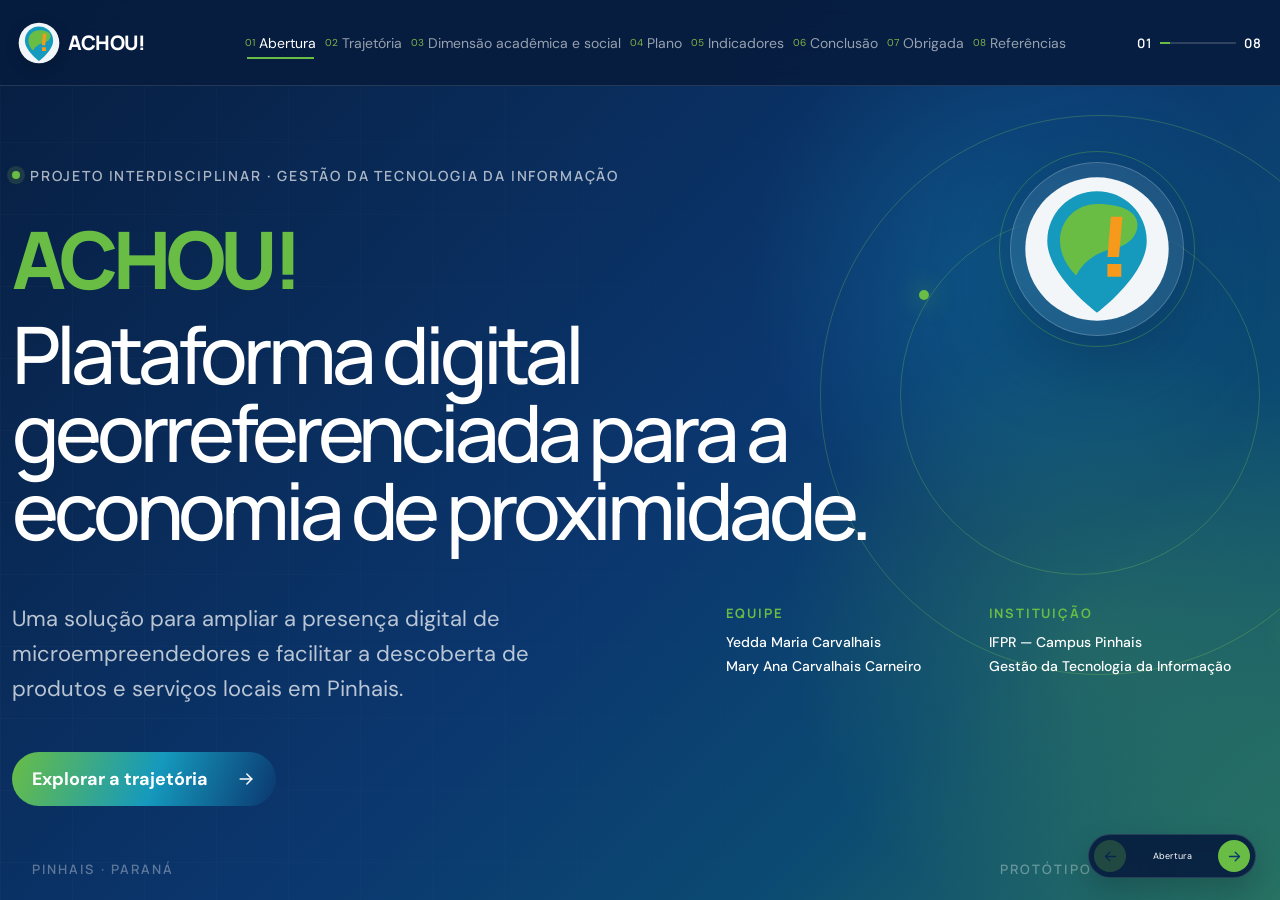
==== docs/index.html @ 910998ff "Prepara GitHub Pages em docs" ====
<!doctype html>
<html lang="pt-BR">
  <head>
    <meta charset="UTF-8" />
    <meta name="viewport" content="width=device-width, initial-scale=1" />
    <meta name="theme-color" content="#071d3f" />
    <meta name="description" content="Apresentação do projeto ACHOU!" />
    <title>ACHOU! | Projeto Interdisciplinar</title>
    <link rel="stylesheet" href="css/style.css" />
  </head>
  <body>
    <!-- Slides -->
    <div id="root">
      <link rel="preload" as="image" href="public/achou-logo.svg" />
      <div class="app-shell">
        <header class="topbar">
          <button class="brand" aria-label="Voltar ao início">
            <img class="brand-logo" src="public/achou-logo.svg" alt="" /><span
              >ACHOU!</span
            >
          </button>
          <nav class="desktop-nav" aria-label="Navegação principal">
            <button class="nav-item active"><span>01</span>Abertura</button
            ><button class="nav-item"><span>02</span>Trajetória</button
            ><button class="nav-item">
              <span>03</span>Dimensão acadêmica e social</button
            ><button class="nav-item"><span>04</span>Plano</button
            ><button class="nav-item"><span>05</span>Indicadores</button
            ><button class="nav-item"><span>06</span>Conclusão</button
            ><button class="nav-item"><span>07</span>Obrigada</button
            ><button class="nav-item"><span>08</span>Referências</button>
          </nav>
          <div class="nav-progress" aria-label="Progresso: seção 1 de 8">
            <span>01</span>
            <div><i style="width: 12.5%"></i></div>
            <span>08</span>
          </div>
        </header>
        <main>
          <section id="abertura" class="hero presentation-section active-slide">
            <div class="hero-grid" aria-hidden="true"></div>
            <div class="hero-orbit orbit-one" aria-hidden="true"></div>
            <div class="hero-orbit orbit-two" aria-hidden="true"></div>
            <div class="hero-logo-wrap">
              <img
                class="hero-logo"
                src="public/achou-logo.svg"
                alt="Logo do ACHOU!: marcador de localização azul e verde com ponto de exclamação laranja"
              />
            </div>
            <div class="container hero-content">
              <div class="hero-kicker">
                <span class="pulse-dot"></span>Projeto Interdisciplinar · Gestão
                da Tecnologia da Informação
              </div>
              <div class="hero-title">
                <span>ACHOU!</span>
                <div>
                  Plataforma digital georreferenciada para a economia de
                  proximidade.
                </div>
              </div>
              <div class="hero-lower">
                <div class="hero-description">
                  Uma solução para ampliar a presença digital de
                  microempreendedores e facilitar a descoberta de produtos e
                  serviços locais em Pinhais.
                </div>
                <div class="hero-meta">
                  <div>
                    <span>Equipe</span><strong>Yedda Maria Carvalhais</strong
                    ><strong>Mary Ana Carvalhais Carneiro</strong>
                  </div>
                  <div>
                    <span>Instituição</span
                    ><strong>IFPR — Campus Pinhais</strong
                    ><strong>Gestão da Tecnologia da Informação</strong>
                  </div>
                </div>
              </div>
              <button class="primary-action">
                Explorar a trajetória
                <svg
                  aria-hidden="true"
                  fill="none"
                  height="20"
                  viewBox="0 0 24 24"
                  width="20"
                  stroke="currentColor"
                  stroke-linecap="round"
                  stroke-linejoin="round"
                  stroke-width="1.8"
                >
                  <path d="M5 12h14"></path>
                  <path d="m13 6 6 6-6 6"></path>
                </svg>
              </button>
            </div>
            <div class="hero-footnote">
              <span>PINHAIS · PARANÁ</span
              ><span>PROTÓTIPO → MVP → STARTUP</span>
            </div>
          </section>
          <section id="trajetoria" class="trajectory presentation-section">
            <div class="container">
              <div class="section-label">
                <span>02</span>
                <div>Trajetória do projeto</div>
              </div>
              <div class="section-heading-row">
                <div class="display-heading">
                  Três fases. <em>Uma evolução contínua.</em>
                </div>
                <div class="section-intro">
                  Da investigação do problema à estruturação de um negócio
                  sustentável, cada etapa transforma conhecimento em valor para
                  o território.
                </div>
              </div>
              <div
                class="phase-tabs"
                role="tablist"
                aria-label="Fases do projeto"
              >
                <button role="tab" aria-selected="false" class="phase-tab">
                  <span>Fase 01</span><i></i><strong>PROTÓTIPO</strong></button
                ><button role="tab" aria-selected="false" class="phase-tab">
                  <span>Fase 02</span><i></i
                  ><strong>MVP FUNCIONAL</strong></button
                ><button
                  role="tab"
                  aria-selected="true"
                  class="phase-tab active"
                >
                  <span>Fase 03</span><i></i
                  ><strong>NEGÓCIO SUSTENTÁVEL</strong>
                </button>
              </div>
              <div class="phase-detail phase-3">
                <div class="phase-number">03</div>
                <div class="phase-copy">
                  <span class="eyebrow">Etapa atual</span>
                  <div class="phase-title">
                    Plano de negócios e estruturação da startup
                  </div>
                  <div class="current-banner">
                    <svg
                      aria-hidden="true"
                      fill="none"
                      height="17"
                      viewBox="0 0 24 24"
                      width="17"
                      stroke="currentColor"
                      stroke-linecap="round"
                      stroke-linejoin="round"
                      stroke-width="1.8"
                    >
                      <path
                        d="m12 3 1.4 4.6L18 9l-4.6 1.4L12 15l-1.4-4.6L6 9l4.6-1.4L12 3Z"
                      ></path>
                      <path
                        d="m19 15 .7 2.3L22 18l-2.3.7L19 21l-.7-2.3L16 18l2.3-.7L19 15Z"
                      ></path>
                    </svg>
                    ETAPA ATUAL
                  </div>
                  <div class="phase-list">
                    <div>
                      <svg
                        aria-hidden="true"
                        fill="none"
                        height="16"
                        viewBox="0 0 24 24"
                        width="16"
                        stroke="currentColor"
                        stroke-linecap="round"
                        stroke-linejoin="round"
                        stroke-width="1.8"
                      >
                        <path d="m5 12 4 4L19 6"></path>
                      </svg>
                      Modelo comercial sustentável
                    </div>
                    <div>
                      <svg
                        aria-hidden="true"
                        fill="none"
                        height="16"
                        viewBox="0 0 24 24"
                        width="16"
                        stroke="currentColor"
                        stroke-linecap="round"
                        stroke-linejoin="round"
                        stroke-width="1.8"
                      >
                        <path d="m5 12 4 4L19 6"></path>
                      </svg>
                      Estrutura operacional
                    </div>
                    <div>
                      <svg
                        aria-hidden="true"
                        fill="none"
                        height="16"
                        viewBox="0 0 24 24"
                        width="16"
                        stroke="currentColor"
                        stroke-linecap="round"
                        stroke-linejoin="round"
                        stroke-width="1.8"
                      >
                        <path d="m5 12 4 4L19 6"></path>
                      </svg>
                      Estratégia de mercado
                    </div>
                    <div>
                      <svg
                        aria-hidden="true"
                        fill="none"
                        height="16"
                        viewBox="0 0 24 24"
                        width="16"
                        stroke="currentColor"
                        stroke-linecap="round"
                        stroke-linejoin="round"
                        stroke-width="1.8"
                      >
                        <path d="m5 12 4 4L19 6"></path>
                      </svg>
                      Viabilidade financeira
                    </div>
                    <div>
                      <svg
                        aria-hidden="true"
                        fill="none"
                        height="16"
                        viewBox="0 0 24 24"
                        width="16"
                        stroke="currentColor"
                        stroke-linecap="round"
                        stroke-linejoin="round"
                        stroke-width="1.8"
                      >
                        <path d="m5 12 4 4L19 6"></path>
                      </svg>
                      Crescimento escalável
                    </div>
                  </div>
                </div>
                <div class="phase-result">
                  <span>Resultado</span><strong>NEGÓCIO SUSTENTÁVEL</strong
                  ><svg
                    aria-hidden="true"
                    fill="none"
                    height="34"
                    viewBox="0 0 24 24"
                    width="34"
                    stroke="currentColor"
                    stroke-linecap="round"
                    stroke-linejoin="round"
                    stroke-width="1.8"
                  >
                    <circle cx="12" cy="12" r="9"></circle>
                    <circle cx="12" cy="12" r="5"></circle>
                    <circle cx="12" cy="12" r="1"></circle>
                  </svg>
                </div>
              </div>
            </div>
          </section>
          <section id="teia" class="web-section presentation-section">
            <div class="container">
              <div class="section-label">
                <span>03</span>
                <div>Dimensão acadêmica e social</div>
              </div>
              <div class="dimension-toggles">
                <button
                  class="dimension-toggle active"
                  style="--dimension-color: #f79a1b"
                >
                  <i></i><span>Objetivos de Desenvolvimento Sustentável</span
                  ><strong>VISÍVEL</strong></button
                ><button
                  class="dimension-toggle active"
                  style="--dimension-color: #2f64ad"
                >
                  <i></i><span>Direitos Humanos</span
                  ><strong>VISÍVEL</strong></button
                ><button
                  class="dimension-toggle active"
                  style="--dimension-color: #69bd45"
                >
                  <i></i><span>Extensão</span><strong>VISÍVEL</strong></button
                ><button
                  class="dimension-toggle active"
                  style="--dimension-color: #1599bd"
                >
                  <i></i><span>Interdisciplinaridade</span
                  ><strong>VISÍVEL</strong>
                </button>
              </div>
              <div class="web-layout">
                <div class="web-canvas">
                  <svg
                    viewBox="0 0 600 500"
                    role="img"
                    aria-label="Teia interativa do projeto ACHOU!"
                  >
                    <defs>
                      <filter id="glow">
                        <feGaussianBlur
                          stdDeviation="5"
                          result="blur"
                        ></feGaussianBlur>
                        <feMerge>
                          <feMergeNode in="blur"></feMergeNode>
                          <feMergeNode in="SourceGraphic"></feMergeNode>
                        </feMerge>
                      </filter>
                    </defs>
                    <circle
                      cx="300"
                      cy="250"
                      r="178"
                      class="web-guide"
                    ></circle>
                    <circle
                      cx="300"
                      cy="250"
                      r="98"
                      class="web-guide inner"
                    ></circle>
                    <g class="web-relation" role="button" tabindex="0">
                      <line
                        x1="300"
                        y1="74"
                        x2="300"
                        y2="250"
                        stroke="#f79a1b"
                      ></line>
                      <circle cx="300" cy="162" r="6" fill="#f79a1b"></circle>
                    </g>
                    <g class="web-relation" role="button" tabindex="0">
                      <line
                        x1="532"
                        y1="250"
                        x2="300"
                        y2="250"
                        stroke="#2f64ad"
                      ></line>
                      <circle cx="416" cy="250" r="6" fill="#2f64ad"></circle>
                    </g>
                    <g class="web-relation" role="button" tabindex="0">
                      <line
                        x1="300"
                        y1="426"
                        x2="300"
                        y2="250"
                        stroke="#69bd45"
                      ></line>
                      <circle cx="300" cy="338" r="6" fill="#69bd45"></circle>
                    </g>
                    <g class="web-relation" role="button" tabindex="0">
                      <line
                        x1="68"
                        y1="250"
                        x2="300"
                        y2="250"
                        stroke="#1599bd"
                      ></line>
                      <circle cx="184" cy="250" r="6" fill="#1599bd"></circle>
                    </g>
                    <g class="web-relation" role="button" tabindex="0">
                      <line
                        x1="300"
                        y1="74"
                        x2="300"
                        y2="426"
                        stroke="#f79a1b"
                      ></line>
                      <circle cx="300" cy="250" r="6" fill="#f79a1b"></circle>
                    </g>
                    <g class="web-relation" role="button" tabindex="0">
                      <line
                        x1="532"
                        y1="250"
                        x2="300"
                        y2="426"
                        stroke="#2f64ad"
                      ></line>
                      <circle cx="416" cy="338" r="6" fill="#2f64ad"></circle>
                    </g>
                    <g class="web-relation" role="button" tabindex="0">
                      <line
                        x1="68"
                        y1="250"
                        x2="300"
                        y2="74"
                        stroke="#1599bd"
                      ></line>
                      <circle cx="184" cy="162" r="6" fill="#1599bd"></circle>
                    </g>
                    <g class="web-relation" role="button" tabindex="0">
                      <line
                        x1="68"
                        y1="250"
                        x2="532"
                        y2="250"
                        stroke="#1599bd"
                      ></line>
                      <circle cx="300" cy="250" r="6" fill="#1599bd"></circle>
                    </g>
                    <g class="center-node" role="button" tabindex="0">
                      <circle cx="300" cy="250" r="61"></circle>
                      <circle cx="300" cy="250" r="50"></circle>
                      <text x="300" y="245">ACHOU!</text>
                      <text x="300" y="268" class="center-subtitle">
                        ECONOMIA LOCAL
                      </text>
                    </g>
                    <g class="web-node" role="button" tabindex="0">
                      <circle
                        cx="300"
                        cy="74"
                        r="62"
                        fill="#f79a1b"
                        filter="url(#glow)"
                      ></circle>
                      <text x="300" y="60">Objetivos de</text>
                      <text x="300" y="78">Desenvolvimento</text>
                      <text x="300" y="96">Sustentável</text>
                    </g>
                    <g class="web-node" role="button" tabindex="0">
                      <circle
                        cx="532"
                        cy="250"
                        r="62"
                        fill="#2f64ad"
                        filter="url(#glow)"
                      ></circle>
                      <text x="532" y="245">Direitos</text>
                      <text x="532" y="263">Humanos</text>
                    </g>
                    <g class="web-node" role="button" tabindex="0">
                      <circle
                        cx="300"
                        cy="426"
                        r="62"
                        fill="#69bd45"
                        filter="url(#glow)"
                      ></circle>
                      <text x="300" y="430">Extensão</text>
                    </g>
                    <g class="web-node" role="button" tabindex="0">
                      <circle
                        cx="68"
                        cy="250"
                        r="62"
                        fill="#1599bd"
                        filter="url(#glow)"
                      ></circle>
                      <text x="68" y="254">Interdisciplinaridade</text>
                    </g>
                  </svg>
                </div>
                <div class="web-inspector">
                  <span>CONEXÃO SELECIONADA</span>
                  <div class="inspector-icon">
                    <svg
                      aria-hidden="true"
                      fill="none"
                      height="30"
                      viewBox="0 0 24 24"
                      width="30"
                      stroke="currentColor"
                      stroke-linecap="round"
                      stroke-linejoin="round"
                      stroke-width="1.8"
                    >
                      <circle cx="12" cy="5" r="2.5"></circle>
                      <circle cx="5" cy="18" r="2.5"></circle>
                      <circle cx="19" cy="18" r="2.5"></circle>
                      <path
                        d="m10.8 7.2-4.6 8.6M13.2 7.2l4.6 8.6M7.5 18h9"
                      ></path>
                    </svg>
                  </div>
                  <strong>ACHOU!</strong>
                  <p>
                    Ative, desative ou selecione os nós e conexões para explorar
                    os pontos de convergências acadêmicas e sociais do projeto.
                  </p>
                </div>
              </div>
            </div>
          </section>
          <section id="plano" class="business presentation-section">
            <div class="container">
              <div class="section-label">
                <span>04</span>
                <div>Fase atual · Plano de Negócios</div>
              </div>
              <div class="business-heading">
                <div class="display-heading light">
                  Do produto validado ao <em>negócio estruturado.</em>
                </div>
                <div class="current-pill"><span></span> ETAPA ATUAL</div>
              </div>
              <div class="topic-layout">
                <label class="mobile-topic-picker"
                  ><span>Selecione um tópico do plano</span
                  ><select>
                    <option value="0" selected="">
                      01 — Sumário Executivo
                    </option>
                    <option value="1">02 — Análise de Mercado</option>
                    <option value="2">03 — Plano de Marketing</option>
                    <option value="3">04 — Plano Operacional</option>
                    <option value="4">05 — Plano Financeiro</option>
                    <option value="5">06 — Análise Estratégica</option>
                    <option value="6">06.1 — SWOT</option>
                    <option value="7">07 — Avaliação do Plano</option>
                    <option value="8">08 — Conclusão</option>
                  </select></label
                >
                <div
                  class="topic-list"
                  role="tablist"
                  aria-label="Tópicos do plano de negócios"
                >
                  <button
                    class="topic-button active"
                    aria-selected="true"
                    aria-controls="active-plan-detail"
                    role="tab"
                  >
                    <span>01</span><strong>Sumário Executivo</strong
                    ><svg
                      aria-hidden="true"
                      fill="none"
                      height="18"
                      viewBox="0 0 24 24"
                      width="18"
                      stroke="currentColor"
                      stroke-linecap="round"
                      stroke-linejoin="round"
                      stroke-width="1.8"
                    >
                      <path d="M5 12h14"></path>
                      <path d="m13 6 6 6-6 6"></path>
                    </svg></button
                  ><button
                    class="topic-button"
                    aria-selected="false"
                    aria-controls="active-plan-detail"
                    role="tab"
                  >
                    <span>02</span><strong>Análise de Mercado</strong
                    ><svg
                      aria-hidden="true"
                      fill="none"
                      height="18"
                      viewBox="0 0 24 24"
                      width="18"
                      stroke="currentColor"
                      stroke-linecap="round"
                      stroke-linejoin="round"
                      stroke-width="1.8"
                    >
                      <path d="M5 12h14"></path>
                      <path d="m13 6 6 6-6 6"></path>
                    </svg></button
                  ><button
                    class="topic-button"
                    aria-selected="false"
                    aria-controls="active-plan-detail"
                    role="tab"
                  >
                    <span>03</span><strong>Plano de Marketing</strong
                    ><svg
                      aria-hidden="true"
                      fill="none"
                      height="18"
                      viewBox="0 0 24 24"
                      width="18"
                      stroke="currentColor"
                      stroke-linecap="round"
                      stroke-linejoin="round"
                      stroke-width="1.8"
                    >
                      <path d="M5 12h14"></path>
                      <path d="m13 6 6 6-6 6"></path>
                    </svg></button
                  ><button
                    class="topic-button"
                    aria-selected="false"
                    aria-controls="active-plan-detail"
                    role="tab"
                  >
                    <span>04</span><strong>Plano Operacional</strong
                    ><svg
                      aria-hidden="true"
                      fill="none"
                      height="18"
                      viewBox="0 0 24 24"
                      width="18"
                      stroke="currentColor"
                      stroke-linecap="round"
                      stroke-linejoin="round"
                      stroke-width="1.8"
                    >
                      <path d="M5 12h14"></path>
                      <path d="m13 6 6 6-6 6"></path>
                    </svg></button
                  ><button
                    class="topic-button"
                    aria-selected="false"
                    aria-controls="active-plan-detail"
                    role="tab"
                  >
                    <span>05</span><strong>Plano Financeiro</strong
                    ><svg
                      aria-hidden="true"
                      fill="none"
                      height="18"
                      viewBox="0 0 24 24"
                      width="18"
                      stroke="currentColor"
                      stroke-linecap="round"
                      stroke-linejoin="round"
                      stroke-width="1.8"
                    >
                      <path d="M5 12h14"></path>
                      <path d="m13 6 6 6-6 6"></path>
                    </svg></button
                  ><button
                    class="topic-button"
                    aria-selected="false"
                    aria-controls="active-plan-detail"
                    role="tab"
                  >
                    <span>06</span><strong>Análise Estratégica</strong
                    ><svg
                      aria-hidden="true"
                      fill="none"
                      height="18"
                      viewBox="0 0 24 24"
                      width="18"
                      stroke="currentColor"
                      stroke-linecap="round"
                      stroke-linejoin="round"
                      stroke-width="1.8"
                    >
                      <path d="M5 12h14"></path>
                      <path d="m13 6 6 6-6 6"></path>
                    </svg></button
                  ><button
                    class="topic-button"
                    aria-selected="false"
                    aria-controls="active-plan-detail"
                    role="tab"
                  >
                    <span>06.1</span><strong>SWOT</strong
                    ><svg
                      aria-hidden="true"
                      fill="none"
                      height="18"
                      viewBox="0 0 24 24"
                      width="18"
                      stroke="currentColor"
                      stroke-linecap="round"
                      stroke-linejoin="round"
                      stroke-width="1.8"
                    >
                      <path d="M5 12h14"></path>
                      <path d="m13 6 6 6-6 6"></path>
                    </svg></button
                  ><button
                    class="topic-button"
                    aria-selected="false"
                    aria-controls="active-plan-detail"
                    role="tab"
                  >
                    <span>07</span><strong>Avaliação do Plano</strong
                    ><svg
                      aria-hidden="true"
                      fill="none"
                      height="18"
                      viewBox="0 0 24 24"
                      width="18"
                      stroke="currentColor"
                      stroke-linecap="round"
                      stroke-linejoin="round"
                      stroke-width="1.8"
                    >
                      <path d="M5 12h14"></path>
                      <path d="m13 6 6 6-6 6"></path>
                    </svg></button
                  ><button
                    class="topic-button"
                    aria-selected="false"
                    aria-controls="active-plan-detail"
                    role="tab"
                  >
                    <span>08</span><strong>Conclusão</strong
                    ><svg
                      aria-hidden="true"
                      fill="none"
                      height="18"
                      viewBox="0 0 24 24"
                      width="18"
                      stroke="currentColor"
                      stroke-linecap="round"
                      stroke-linejoin="round"
                      stroke-width="1.8"
                    >
                      <path d="M5 12h14"></path>
                      <path d="m13 6 6 6-6 6"></path>
                    </svg>
                  </button>
                </div>
                <div
                  class="topic-detail"
                  id="active-plan-detail"
                  role="tabpanel"
                  aria-live="polite"
                >
                  <div class="topic-counter">01 / 08</div>
                  <div class="topic-title">Sumário Executivo</div>
                  <div class="topic-intro">
                    O ACHOU! conecta consumidores a negócios locais por
                    georreferenciamento, preservando o contato direto e a
                    autonomia comercial.
                  </div>
                  <div class="core-value">
                    <svg
                      aria-hidden="true"
                      fill="none"
                      height="22"
                      viewBox="0 0 24 24"
                      width="22"
                      stroke="currentColor"
                      stroke-linecap="round"
                      stroke-linejoin="round"
                      stroke-width="1.8"
                    >
                      <circle cx="12" cy="12" r="9"></circle>
                      <circle cx="12" cy="12" r="5"></circle>
                      <circle cx="12" cy="12" r="1"></circle>
                    </svg>
                    <div>
                      <strong>Valor inegociável do projeto</strong
                      ><span
                        >Respeito às práticas comerciais já adotadas, sem
                        interferência na dinâmica dos negócios e com
                        previsibilidade de custos operacionais e
                        contratuais.</span
                      >
                    </div>
                  </div>
                  <div class="detail-carousel">
                    <button
                      type="button"
                      class="detail-carousel-arrow previous"
                      disabled=""
                      aria-label="Blocos anteriores"
                    >
                      <svg
                        aria-hidden="true"
                        fill="none"
                        height="20"
                        viewBox="0 0 24 24"
                        width="20"
                        stroke="currentColor"
                        stroke-linecap="round"
                        stroke-linejoin="round"
                        stroke-width="1.8"
                      >
                        <path d="M5 12h14"></path>
                        <path d="m13 6 6 6-6 6"></path>
                      </svg>
                    </button>
                    <div class="topic-detail-grid">
                      <div class="topic-detail-card">
                        <strong>Negócio e públicos</strong>
                        <ul>
                          <li>
                            Plataforma SaaS para empreendedores, organizações
                            locais e consumidores.
                          </li>
                          <li>
                            Contato direto, sem comissão e sem interferência nas
                            práticas comerciais já adotadas.
                          </li>
                        </ul>
                      </div>
                      <div class="topic-detail-card">
                        <strong>Modalidades comerciais</strong>
                        <ul>
                          <li>
                            Individual gratuito; Premium por R$ 60/mês; Grupo
                            com mínimo de 30 participantes.
                          </li>
                          <li>
                            Grupo: R$ 900/mês, implantação de R$ 2.500 e
                            referência contratual de 12 meses.
                          </li>
                        </ul>
                      </div>
                      <div class="topic-detail-card">
                        <strong>Constituição e tributação</strong>
                        <ul>
                          <li>
                            Sociedade Empresária Limitada (LTDA), formada pelas
                            duas sócias fundadoras.
                          </li>
                          <li>
                            Opção pelo Simples Nacional, regulamentado pela Lei
                            Complementar nº 123/2006.
                          </li>
                          <li>
                            Anexo e alíquotas aplicáveis serão definidos
                            conforme CNAEs, faturamento e critérios contábeis.
                          </li>
                        </ul>
                      </div>
                    </div>
                    <button
                      type="button"
                      class="detail-carousel-arrow next"
                      aria-label="Próximos blocos"
                    >
                      <svg
                        aria-hidden="true"
                        fill="none"
                        height="20"
                        viewBox="0 0 24 24"
                        width="20"
                        stroke="currentColor"
                        stroke-linecap="round"
                        stroke-linejoin="round"
                        stroke-width="1.8"
                      >
                        <path d="M5 12h14"></path>
                        <path d="m13 6 6 6-6 6"></path>
                      </svg>
                    </button>
                    <div class="detail-carousel-status">
                      <button
                        type="button"
                        class="active"
                        aria-label="Exibir grupo 1 de 3"
                      ></button
                      ><button
                        type="button"
                        class=""
                        aria-label="Exibir grupo 2 de 3"
                      ></button
                      ><button
                        type="button"
                        class=""
                        aria-label="Exibir grupo 3 de 3"
                      ></button>
                    </div>
                  </div>
                </div>
              </div>
            </div>
          </section>
          <section id="indicadores" class="finance presentation-section">
            <div class="container">
              <div class="section-label">
                <span>05</span>
                <div>Análise econômica</div>
              </div>
              <div class="display-heading finance-title">
                Indicadores <em>financeiros.</em>
              </div>
              <div class="financial-groups">
                <div class="financial-card">
                  <div class="financial-card-head">
                    <span>01</span><strong>Investimento inicial</strong>
                  </div>
                  <div class="financial-row">
                    <span>Total estimado</span><strong>R$ 12.500</strong>
                  </div>
                  <div class="financial-row">
                    <span>Investimentos fixos</span><strong>R$ 500</strong>
                  </div>
                  <div class="financial-row">
                    <span>Capital de giro</span><strong>R$ 8.000</strong>
                  </div>
                  <div class="financial-row">
                    <span>Pré-operacionais</span><strong>R$ 4.000</strong>
                  </div>
                </div>
                <div class="financial-card">
                  <div class="financial-card-head">
                    <span>02</span><strong>Modelo de receita</strong>
                  </div>
                  <div class="financial-row">
                    <span>Premium individual</span><strong>R$ 60/mês</strong>
                  </div>
                  <div class="financial-row">
                    <span>Grupo mínimo</span><strong>30 empreendedores</strong>
                  </div>
                  <div class="financial-row">
                    <span>Receita / grupo</span><strong>R$ 900/mês</strong>
                  </div>
                  <div class="financial-row">
                    <span>Implantação / grupo</span><strong>R$ 2.500</strong>
                  </div>
                  <div class="financial-row">
                    <span>Contrato de referência</span><strong>12 meses</strong>
                  </div>
                </div>
                <div class="financial-card">
                  <div class="financial-card-head">
                    <span>03</span><strong>Premissas operacionais</strong>
                  </div>
                  <div class="financial-row">
                    <span>Custos mensais</span><strong>R$ 8.884</strong>
                  </div>
                  <div class="financial-row">
                    <span>Conversão premium</span><strong>5%</strong>
                  </div>
                  <div class="financial-row">
                    <span>Base ilustrativa</span
                    ><strong>500 ativos / 25 premium</strong>
                  </div>
                  <div class="financial-row">
                    <span>MRR premium estimado</span
                    ><strong>R$ 1.500/mês</strong>
                  </div>
                  <div class="financial-row">
                    <span>Ponto de equilíbrio</span
                    ><strong>≈ 11–12 grupos</strong>
                  </div>
                </div>
              </div>
              <div class="viability-heading">
                <div>
                  <span>Scorecard de viabilidade financeira</span
                  ><strong>Resultado, retorno e equilíbrio</strong>
                </div>
                <div class="calculation-status">
                  PROJEÇÃO · CENÁRIO INTERMEDIÁRIO
                </div>
              </div>
              <div class="viability-grid">
                <div class="viability-card">
                  <span>MARGEM DE CONTRIBUIÇÃO</span>
                  <div class="viability-value">73,78%</div>
                  <strong>Contribuição projetada por grupo</strong>
                  <p>
                    Parcela da mensalidade de um grupo disponível após a reserva
                    variável de infraestrutura e o imposto estimado.
                  </p>
                  <em>Margem = R$ 664 ÷ R$ 900 × 100</em>
                </div>
                <div class="viability-card featured">
                  <span>MARGEM DE RESULTADO</span>
                  <div class="viability-value">32,77%</div>
                  <strong>Resultado mensal simplificado</strong>
                  <p>
                    Percentual da receita recorrente que permanece no cenário
                    intermediário após os custos e deduções considerados no
                    plano.
                  </p>
                  <em>Margem = R$ 4.916 ÷ R$ 15.000 × 100</em>
                </div>
                <div class="viability-card">
                  <span>ROI</span>
                  <div class="viability-value">371,94%</div>
                  <strong>Retorno projetado em 12 meses</strong>
                  <p>
                    Relação entre o retorno anual simplificado e o investimento
                    inicial estimado para a operação.
                  </p>
                  <em>ROI = [(R$ 4.916 × 12) − R$ 12.500] ÷ R$ 12.500</em>
                </div>
                <div class="viability-card featured">
                  <span>PAYBACK</span>
                  <div class="viability-value">2,54 meses</div>
                  <strong>Tempo de retorno projetado</strong>
                  <p>
                    Prazo estimado para que o resultado mensal simplificado
                    recupere o investimento inicial.
                  </p>
                  <em>Payback = R$ 12.500 ÷ R$ 4.916</em>
                </div>
                <div class="viability-card">
                  <span>PONTO DE EQUILÍBRIO</span>
                  <div class="viability-value">11–12 grupos</div>
                  <strong>Equilíbrio com 25 premium ativos</strong>
                  <p>
                    Quantidade aproximada de grupos completos necessária para
                    cobrir a estrutura planejada com a receita premium
                    complementar.
                  </p>
                  <em>(R$ 8.884 − R$ 1.500) ÷ R$ 664 ≈ 11,1 grupos</em>
                </div>
              </div>
              <div class="viability-note">
                <svg
                  aria-hidden="true"
                  fill="none"
                  height="17"
                  viewBox="0 0 24 24"
                  width="17"
                  stroke="currentColor"
                  stroke-linecap="round"
                  stroke-linejoin="round"
                  stroke-width="1.8"
                >
                  <circle cx="12" cy="12" r="9"></circle>
                  <circle cx="12" cy="12" r="5"></circle>
                  <circle cx="12" cy="12" r="1"></circle>
                </svg>
                <div>
                  <strong>Base do cálculo</strong
                  ><span
                    >Cenário intermediário: 15 grupos, 25 assinantes premium,
                    investimento inicial de R$ 12.500, resultado mensal
                    simplificado de R$ 4.916 e horizonte de 12 meses. São
                    projeções do plano e devem ser comparadas aos fluxos reais
                    da operação.</span
                  >
                </div>
              </div>
            </div>
          </section>
          <section id="encerramento" class="closing presentation-section">
            <div class="closing-map" aria-hidden="true"></div>
            <div class="container">
              <div class="section-label">
                <span>06</span>
                <div>Conclusão</div>
              </div>
              <div class="closing-title">
                Tecnologia que aproxima.<br /><em
                  >Localização como ativo competitivo.</em
                >
              </div>
              <div class="final-journey">
                <div class="journey-step">
                  <span>FASE 1</span><strong>PROTÓTIPO</strong
                  ><svg
                    aria-hidden="true"
                    fill="none"
                    height="22"
                    viewBox="0 0 24 24"
                    width="22"
                    stroke="currentColor"
                    stroke-linecap="round"
                    stroke-linejoin="round"
                    stroke-width="1.8"
                  >
                    <path d="M5 12h14"></path>
                    <path d="m13 6 6 6-6 6"></path>
                  </svg>
                </div>
                <div class="journey-step">
                  <span>FASE 2</span><strong>MVP FUNCIONAL</strong
                  ><svg
                    aria-hidden="true"
                    fill="none"
                    height="22"
                    viewBox="0 0 24 24"
                    width="22"
                    stroke="currentColor"
                    stroke-linecap="round"
                    stroke-linejoin="round"
                    stroke-width="1.8"
                  >
                    <path d="M5 12h14"></path>
                    <path d="m13 6 6 6-6 6"></path>
                  </svg>
                </div>
                <div class="journey-step current">
                  <span>FASE 3</span><strong>ESTRUTURAÇÃO DO NEGÓCIO</strong>
                </div>
              </div>
              <div class="closing-grid">
                <div class="closing-statement">
                  <p>
                    O Plano de Negócios representa a continuidade natural do
                    ACHOU!: após a construção e validação tecnológica, o projeto
                    avança para um modelo comercial sustentável e escalável.
                  </p>
                  <p>
                    Com caráter extensionista, a solução responde a demandas
                    reais de inclusão digital, geração de renda e organização
                    econômica local. Sua primeira personalização será
                    direcionada a uma associação de moradores ligada à economia
                    solidária, articulando inovação, participação social e
                    desenvolvimento territorial.
                  </p>
                </div>
                <div class="link-placeholders">
                  <button type="button">
                    <span
                      ><svg
                        aria-hidden="true"
                        fill="none"
                        height="18"
                        viewBox="0 0 24 24"
                        width="18"
                        stroke="currentColor"
                        stroke-linecap="round"
                        stroke-linejoin="round"
                        stroke-width="1.8"
                      >
                        <path d="m12 3 9 5-9 5-9-5 9-5Z"></path>
                        <path d="m3 12 9 5 9-5"></path>
                        <path d="m3 16 9 5 9-5"></path>
                      </svg>
                      Repositório</span
                    ><strong
                      >Abrir projeto no GitHub
                      <svg
                        aria-hidden="true"
                        fill="none"
                        height="15"
                        viewBox="0 0 24 24"
                        width="15"
                        stroke="currentColor"
                        stroke-linecap="round"
                        stroke-linejoin="round"
                        stroke-width="1.8"
                      >
                        <path d="M15 4h5v5"></path>
                        <path d="m20 4-9 9"></path>
                        <path
                          d="M18 13v6a1 1 0 0 1-1 1H5a1 1 0 0 1-1-1V7a1 1 0 0 1 1-1h6"
                        ></path></svg
                    ></strong></button
                  ><button type="button">
                    <span
                      ><svg
                        aria-hidden="true"
                        fill="none"
                        height="18"
                        viewBox="0 0 24 24"
                        width="18"
                        stroke="currentColor"
                        stroke-linecap="round"
                        stroke-linejoin="round"
                        stroke-width="1.8"
                      >
                        <path d="m3 6 6-3 6 3 6-3v15l-6 3-6-3-6 3V6Z"></path>
                        <path d="M9 3v15M15 6v15"></path>
                      </svg>
                      Plataforma</span
                    ><strong
                      >Acessar MVP Web
                      <svg
                        aria-hidden="true"
                        fill="none"
                        height="15"
                        viewBox="0 0 24 24"
                        width="15"
                        stroke="currentColor"
                        stroke-linecap="round"
                        stroke-linejoin="round"
                        stroke-width="1.8"
                      >
                        <path d="M15 4h5v5"></path>
                        <path d="m20 4-9 9"></path>
                        <path
                          d="M18 13v6a1 1 0 0 1-1 1H5a1 1 0 0 1-1-1V7a1 1 0 0 1 1-1h6"
                        ></path></svg
                    ></strong>
                  </button>
                </div>
              </div>
              <div class="closing-footer">
                <div class="brand dark">
                  <img
                    class="brand-logo"
                    src="public/achou-logo.svg"
                    alt=""
                  />ACHOU!
                </div>
                <span
                  >IFPR · CAMPUS PINHAIS · GESTÃO DA TECNOLOGIA DA
                  INFORMAÇÃO</span
                ><span>2026</span>
              </div>
            </div>
          </section>
          <section id="agradecimento" class="thank-you presentation-section">
            <div class="thank-you-orbit" aria-hidden="true"></div>
            <div class="container thank-you-content">
              <div class="section-label">
                <span>07</span>
                <div>Agradecimento</div>
              </div>
              <div class="thank-you-message">
                <span>Projeto ACHOU!</span><strong>Obrigada!</strong>
                <p>
                  Tecnologia, gestão e território conectados para fortalecer a
                  economia de proximidade.
                </p>
              </div>
              <div class="thank-you-signature">
                <span>Yedda Maria Carvalhais</span><i></i
                ><span>Mary Ana Carvalhais Carneiro</span>
              </div>
            </div>
          </section>
          <section id="referencias" class="references presentation-section">
            <div class="container">
              <div class="section-label">
                <span>08</span>
                <div>Fontes consultadas</div>
              </div>
              <div class="references-heading">
                Referências <em>Bibliográficas e Documentais</em>
              </div>
              <ol class="references-list">
                <li>
                  <span>01</span>
                  <div>
                    <strong>Comércio de Proximidade</strong>
                    <p>
                      CONFEDERAÇÃO NACIONAL DE DIRIGENTES LOJISTAS (CNDL).<cite>
                        Varejo de Proximidade: a ascensão das lojas de
                        bairro.</cite
                      >Disponível em:
                      https://cndl.org.br/varejosa/varejo-de-proximidade-a-ascensao-das-lojas-de-bairro/.
                      Acesso em: 17 set. 2025.
                    </p>
                  </div>
                </li>
                <li>
                  <span>02</span>
                  <div>
                    <strong>Comportamento do Consumidor no Varejo</strong>
                    <p>
                      GRUPO CARREFOUR BRASIL.<cite>
                        Mudanças no comportamento do consumidor no varejo.</cite
                      >
                      [S.l.]: Grupo Carrefour Brasil, [2025]. Disponível em:
                      https://grupocarrefourbrasil.com.br/news/mudancas-comportamento-consumidor-varejo.
                      Acesso em: 10 out. 2025.
                    </p>
                  </div>
                </li>
                <li>
                  <span>03</span>
                  <div>
                    <strong>Cidade de 15 Minutos</strong>
                    <p>
                      MORENO, Carlos.
                      <cite
                        >Droit de Cité: De la «ville-monde» à la «ville du quart
                        d’heure».</cite
                      >
                      Paris: L’Observatoire, 2020.
                    </p>
                  </div>
                </li>
                <li>
                  <span>04</span>
                  <div>
                    <strong>Direitos Humanos (DUDH)</strong>
                    <p>
                      ORGANIZAÇÃO DAS NAÇÕES UNIDAS (ONU).
                      <cite>Declaração Universal dos Direitos Humanos.</cite>
                      Assembleia Geral das Nações Unidas, Paris, 10 dez. 1948.
                      (Especialmente os Artigos 1º, 22 e 23 — Direito à
                      igualdade, realização de direitos econômicos e trabalho
                      decente).
                    </p>
                  </div>
                </li>
                <li>
                  <span>05</span>
                  <div>
                    <strong>Autodeterminação Econômica (PIDESC)</strong>
                    <p>
                      ORGANIZAÇÃO DAS NAÇÕES UNIDAS (ONU).
                      <cite
                        >Pacto Internacional sobre os Direitos Econômicos,
                        Sociais e Culturais (PIDESC).</cite
                      >
                      Adotado pela Assembleia Geral da ONU em 16 dez. 1966.
                      (Especialmente o Artigo 1º — Direito de autodeterminação e
                      livre desenvolvimento econômico).
                    </p>
                  </div>
                </li>
                <li>
                  <span>06</span>
                  <div>
                    <strong>Inclusão Socioeconômica (ODS / ONU)</strong>
                    <p>
                      ORGANIZAÇÃO DAS NAÇÕES UNIDAS (ONU).
                      <cite
                        >Transformando Nosso Mundo: A Agenda 2030 para o
                        Desenvolvimento Sustentável.</cite
                      >
                      Nova York: Nações Unidas, 2015. (Especialmente o Objetivo
                      de Desenvolvimento Sustentável 10: Redução das
                      Desigualdades).
                    </p>
                  </div>
                </li>
                <li>
                  <span>07</span>
                  <div>
                    <strong>Hiperlocalismo e Comércio Figital</strong>
                    <p>
                      PIRES, Thiago de Souza.
                      <cite
                        >Hiperlocalismos e Comércio Figital: união de dois
                        mundos em vista do desenvolvimento local.</cite
                      >
                      Dissertação (Mestrado em Desenvolvimento Local) —
                      Universidade Católica Dom Bosco, Campo Grande, MS, 2025.
                    </p>
                  </div>
                </li>
                <li>
                  <span>08</span>
                  <div>
                    <strong>Plano de Negócios (Sebrae)</strong>
                    <p>
                      SERVIÇO BRASILEIRO DE APOIO ÀS MICRO E PEQUENAS EMPRESAS
                      (SEBRAE).<cite> Como Elaborar um Plano de Negócios.</cite>
                      Brasília: Sebrae Nacional, 2021. Disponível em:
                      https://bibliotecas.sebrae.com.br/. Acesso em: 13 out.
                      2026.
                    </p>
                  </div>
                </li>
                <li>
                  <span>09</span>
                  <div>
                    <strong
                      >Objetivos de Desenvolvimento Sustentável no
                      Brasil</strong
                    >
                    <p>
                      UNITED NATIONS BRASIL.<cite>
                        Objetivos de Desenvolvimento Sustentável no
                        Brasil.</cite
                      >Disponível em: https://brasil.un.org/pt-br/sdgs. Acesso
                      em: 11 out. 2026.
                    </p>
                  </div>
                </li>
              </ol>
              <div class="references-footer">
                <div class="brand">
                  <img
                    class="brand-logo"
                    src="public/achou-logo.svg"
                    alt=""
                  />ACHOU!
                </div>
                <span>IFPR · CAMPUS PINHAIS · 2026</span>
              </div>
            </div>
          </section>
        </main>
        <div class="presentation-controls">
          <button disabled="" aria-label="Seção anterior">
            <svg
              aria-hidden="true"
              fill="none"
              height="17"
              viewBox="0 0 24 24"
              width="17"
              stroke="currentColor"
              stroke-linecap="round"
              stroke-linejoin="round"
              stroke-width="1.8"
            >
              <path d="M5 12h14"></path>
              <path d="m13 6 6 6-6 6"></path>
            </svg></button
          ><span>Abertura</span
          ><button aria-label="Próxima seção">
            <svg
              aria-hidden="true"
              fill="none"
              height="17"
              viewBox="0 0 24 24"
              width="17"
              stroke="currentColor"
              stroke-linecap="round"
              stroke-linejoin="round"
              stroke-width="1.8"
            >
              <path d="M5 12h14"></path>
              <path d="m13 6 6 6-6 6"></path>
            </svg>
          </button>
        </div>
      </div>
    </div>
    <!-- Interacoes -->
    <script src="js/vendor/jquery.min.js"></script>
    <script src="js/data.js"></script>
    <script src="js/script.js"></script>
  </body>
</html>
---- docs/css/style.css ----
@import url("https://fonts.googleapis.com/css2?family=DM+Sans:wght@400;500;600;700&family=Manrope:wght@400;500;600;700;800&display=swap");

:root {
  --ink: #10254f;
  --ink-soft: #4d5e7a;
  --paper: #f2f6f8;
  --paper-warm: #e4edf2;
  --white: #fff;
  --lime: #69bd45;
  --lime-dark: #54a83b;
  --teal: #1599bd;
  --teal-deep: #0b376f;
  --teal-black: #071d3f;
  --line: rgba(16, 37, 79, 0.14);
  --orange: #f79a1b;
  font-family: "DM Sans", sans-serif;
  color: var(--ink);
  background: var(--paper);
  font-synthesis: none;
}

* {
  box-sizing: border-box;
}

html {
  width: 100%;
  height: 100%;
  scroll-behavior: smooth;
  overflow: hidden;
}

body {
  margin: 0;
  min-width: 320px;
  width: 100%;
  height: 100%;
  overflow: hidden;
  font-size: 18px;
  background: var(--paper);
}

#root {
  width: 100%;
  height: 100%;
}

button {
  font: inherit;
}

button:focus-visible,
[role="button"]:focus-visible {
  outline: 3px solid var(--lime);
  outline-offset: 3px;
}

.app-shell {
  width: 100%;
  height: 100dvh;
  overflow: hidden;
}

main {
  width: 100%;
  height: 100%;
  overflow: hidden;
}

.container {
  width: min(1240px, calc(100% - 64px));
  margin: 0 auto;
}

.topbar {
  position: fixed;
  z-index: 50;
  top: 0;
  left: 0;
  right: 0;
  height: 86px;
  padding: 0 38px;
  display: grid;
  grid-template-columns: 180px 1fr 160px;
  align-items: center;
  color: white;
  background: rgba(7, 29, 63, 0.94);
  border-bottom: 1px solid rgba(255, 255, 255, 0.12);
  backdrop-filter: blur(18px);
}

.brand {
  border: 0;
  padding: 0;
  display: inline-flex;
  align-items: center;
  gap: 12px;
  color: white;
  font: 800 24px "Manrope", sans-serif;
  letter-spacing: -0.04em;
  background: transparent;
  cursor: pointer;
}

.brand-mark {
  width: 32px;
  height: 32px;
  display: inline-grid;
  place-items: center;
  color: var(--teal-deep);
  background: var(--lime);
  border-radius: 50% 50% 50% 12%;
}

.brand-logo {
  width: 48px;
  height: 48px;
  flex: none;
  object-fit: cover;
  border-radius: 50%;
  box-shadow: 0 4px 14px rgba(0, 0, 0, 0.18);
}

.desktop-nav {
  display: flex;
  justify-content: center;
  gap: 4px;
}

.nav-item {
  position: relative;
  border: 0;
  padding: 10px 6px;
  display: flex;
  gap: 6px;
  align-items: center;
  color: rgba(255, 255, 255, 0.58);
  background: transparent;
  border-radius: 0;
  cursor: pointer;
  font-size: 17px;
  transition: 180ms ease;
}

.nav-item::after {
  content: "";
  position: absolute;
  height: 2px;
  left: 6px;
  right: 6px;
  bottom: 3px;
  background: var(--lime);
  transform: scaleX(0);
  transform-origin: left;
  transition: transform 180ms ease;
}

.nav-item span {
  color: rgba(184, 243, 74, 0.7);
  font-size: 13px;
}

.nav-item:hover,
.nav-item.active {
  color: white;
  background: transparent;
}

.nav-item:hover::after,
.nav-item.active::after {
  transform: scaleX(1);
}

.nav-progress {
  display: flex;
  align-items: center;
  gap: 8px;
  font: 600 9px "Manrope", sans-serif;
  letter-spacing: 0.08em;
}

.nav-progress div {
  width: 94px;
  height: 2px;
  overflow: hidden;
  background: rgba(255, 255, 255, 0.16);
}

.nav-progress i {
  height: 100%;
  display: block;
  background: var(--lime);
  transition: width 240ms ease;
}

.presentation-section {
  position: relative;
  width: 100%;
  height: 100dvh;
  min-height: 0;
  overflow: hidden;
  scroll-margin-top: 86px;
}

.presentation-section:not(.active-slide) {
  display: none !important;
}

.presentation-section.active-slide {
  animation: slide-enter 240ms ease both;
}

@keyframes slide-enter {
  from {
    opacity: 0;
    transform: translateY(8px);
  }

  to {
    opacity: 1;
    transform: translateY(0);
  }
}

.hero {
  min-height: 100svh;
  padding-top: 86px;
  display: flex;
  align-items: center;
  color: white;
  overflow: hidden;
  background:
    radial-gradient(circle at 79% 30%, rgba(21, 153, 189, 0.3), transparent 22%),
    radial-gradient(circle at 85% 70%, rgba(105, 189, 69, 0.22), transparent 24%),
    linear-gradient(135deg, #071d3f 0%, #0b376f 54%, #0b4a72 76%, #469c52 125%);
}

.hero-grid {
  position: absolute;
  inset: 70px 0 0;
  opacity: 0.1;
  background-image:
    linear-gradient(rgba(255, 255, 255, 0.2) 1px, transparent 1px),
    linear-gradient(90deg, rgba(255, 255, 255, 0.2) 1px, transparent 1px);
  background-size: 72px 72px;
  mask-image: linear-gradient(to right, black, transparent 78%);
}

.hero-orbit {
  position: absolute;
  border: 1px solid rgba(184, 243, 74, 0.2);
  border-radius: 50%;
}

.orbit-one {
  width: 560px;
  height: 560px;
  right: -100px;
  top: 115px;
}

.hero-logo-wrap {
  position: absolute;
  z-index: 3;
  width: 174px;
  height: 174px;
  right: 7.5%;
  top: 18%;
  display: grid;
  place-items: center;
  border: 1px solid rgba(255, 255, 255, 0.2);
  border-radius: 50%;
  background: rgba(255, 255, 255, 0.08);
  box-shadow: 0 24px 80px rgba(7, 29, 63, 0.4);
  backdrop-filter: blur(12px);
}

.hero-logo-wrap::before {
  content: "";
  position: absolute;
  inset: -12px;
  border: 1px solid rgba(105, 189, 69, 0.35);
  border-radius: 50%;
}

.hero-logo {
  width: 148px;
  height: 148px;
  object-fit: cover;
  border-radius: 50%;
}

.orbit-two {
  width: 360px;
  height: 360px;
  right: 20px;
  top: 215px;
}

.orbit-two::before,
.orbit-one::after {
  content: "";
  position: absolute;
  width: 10px;
  height: 10px;
  border-radius: 50%;
  background: var(--lime);
  box-shadow: 0 0 24px var(--lime);
}

.orbit-two::before {
  left: 18px;
  top: 74px;
}

.orbit-one::after {
  right: 80px;
  bottom: 40px;
}

.hero-content {
  position: relative;
  z-index: 2;
  padding: 86px 0 100px;
}

.hero-kicker {
  display: flex;
  align-items: center;
  gap: 10px;
  color: rgba(255, 255, 255, 0.66);
  font: 600 11px "Manrope", sans-serif;
  letter-spacing: 0.13em;
  text-transform: uppercase;
}

.pulse-dot {
  width: 8px;
  height: 8px;
  border-radius: 50%;
  background: var(--lime);
  box-shadow: 0 0 0 5px rgba(184, 243, 74, 0.12);
}

.hero-title {
  max-width: 940px;
  margin-top: 35px;
  font: 500 clamp(42px, 6.2vw, 86px)/0.98 "Manrope", sans-serif;
  letter-spacing: -0.065em;
}

.hero-title > span {
  display: inline-block;
  margin-bottom: 18px;
  color: var(--lime);
  font-weight: 800;
}

.hero-lower {
  margin-top: 52px;
  display: grid;
  grid-template-columns: 1.15fr 1fr;
  gap: 90px;
  align-items: start;
}

.hero-description {
  max-width: 600px;
  color: rgba(255, 255, 255, 0.72);
  font-size: 18px;
  line-height: 1.6;
}

.hero-meta {
  padding-top: 3px;
  display: grid;
  grid-template-columns: 1fr 1.2fr;
  gap: 30px;
}

.hero-meta div {
  display: flex;
  flex-direction: column;
  gap: 6px;
}

.hero-meta span {
  margin-bottom: 5px;
  color: var(--lime);
  font: 700 9px "Manrope", sans-serif;
  letter-spacing: 0.14em;
  text-transform: uppercase;
}

.hero-meta strong {
  font-size: 12px;
  font-weight: 500;
}

.primary-action {
  margin-top: 46px;
  padding: 15px 20px;
  display: inline-flex;
  align-items: center;
  gap: 28px;
  border: 0;
  color: white;
  background: linear-gradient(110deg, var(--lime), var(--teal) 54%, var(--teal-deep));
  border-radius: 999px;
  font-weight: 700;
  cursor: pointer;
  transition: 180ms ease;
}

.primary-action:hover {
  transform: translateY(-2px);
  box-shadow: 0 14px 34px rgba(21, 153, 189, 0.24);
}

.hero-footnote {
  position: absolute;
  z-index: 2;
  left: 32px;
  right: 32px;
  bottom: 22px;
  display: flex;
  justify-content: space-between;
  color: rgba(255, 255, 255, 0.34);
  font: 600 9px "Manrope", sans-serif;
  letter-spacing: 0.16em;
}

.trajectory,
.finance {
  padding: 112px 0;
  background: var(--paper);
}

.section-label {
  display: flex;
  align-items: center;
  gap: 14px;
  color: var(--ink-soft);
  font: 700 10px "Manrope", sans-serif;
  letter-spacing: 0.15em;
  text-transform: uppercase;
}

.section-label span {
  width: 28px;
  height: 28px;
  display: grid;
  place-items: center;
  color: white;
  background: linear-gradient(135deg, var(--lime), var(--teal) 60%, var(--teal-deep));
  border-radius: 50%;
  letter-spacing: 0;
}

.section-heading-row {
  margin-top: 42px;
  display: grid;
  grid-template-columns: 1.5fr 0.75fr;
  gap: 100px;
  align-items: end;
}

.display-heading {
  font: 600 clamp(34px, 4.4vw, 62px)/1.03 "Manrope", sans-serif;
  letter-spacing: -0.055em;
}

.display-heading em,
.closing-title em {
  color: var(--teal);
  font-family: Georgia, serif;
  font-weight: 400;
}

.display-heading.light {
  color: white;
}

.display-heading.light em {
  color: var(--lime);
}

.section-intro {
  color: var(--ink-soft);
  line-height: 1.65;
  font-size: 14px;
}

.phase-tabs {
  margin-top: 68px;
  display: grid;
  grid-template-columns: repeat(3, 1fr);
}

.phase-tab {
  padding: 0 20px 22px;
  border: 0;
  border-bottom: 1px solid var(--line);
  text-align: left;
  color: rgba(23, 34, 31, 0.36);
  background: transparent;
  cursor: pointer;
  transition: 180ms ease;
}

.phase-tab:first-child {
  padding-left: 0;
}

.phase-tab span {
  display: block;
  font: 700 9px "Manrope", sans-serif;
  letter-spacing: 0.15em;
  text-transform: uppercase;
}

.phase-tab i {
  position: relative;
  width: 100%;
  height: 3px;
  margin: 13px 0 15px;
  display: block;
  background: currentColor;
}

.phase-tab i::before {
  content: "";
  position: absolute;
  width: 9px;
  height: 9px;
  top: -3px;
  left: 0;
  border-radius: 50%;
  background: currentColor;
}

.phase-tab strong {
  font: 700 12px "Manrope", sans-serif;
}

.phase-tab.active {
  color: var(--teal);
}

.phase-tab:last-child.active {
  color: var(--orange);
}

.phase-detail {
  min-height: 345px;
  display: grid;
  grid-template-columns: 180px 1.45fr 0.85fr;
  gap: 52px;
  align-items: center;
  padding: 44px 48px;
  border-radius: 0 0 20px 20px;
  background: white;
  box-shadow: 0 24px 70px rgba(25, 53, 48, 0.08);
}

.phase-detail.phase-3 {
  color: white;
  background:
    radial-gradient(circle at 80% 10%, rgba(105, 189, 69, 0.22), transparent 30%),
    linear-gradient(125deg, var(--teal-deep), var(--teal-black));
}

.phase-number {
  font: 700 118px/1 "Manrope", sans-serif;
  letter-spacing: -0.1em;
  color: rgba(13, 93, 87, 0.09);
}

.phase-3 .phase-number {
  color: rgba(184, 243, 74, 0.12);
}

.eyebrow {
  color: var(--orange);
  font: 700 10px "Manrope", sans-serif;
  letter-spacing: 0.15em;
  text-transform: uppercase;
}

.phase-title {
  max-width: 620px;
  margin-top: 12px;
  font: 700 clamp(27px, 3vw, 43px)/1.08 "Manrope", sans-serif;
  letter-spacing: -0.045em;
  text-transform: uppercase;
}

.current-banner {
  width: fit-content;
  margin: 20px 0 2px;
  padding: 7px 11px;
  display: flex;
  align-items: center;
  gap: 7px;
  color: white;
  background: linear-gradient(100deg, var(--lime), var(--teal));
  border-radius: 999px;
  font: 800 9px "Manrope", sans-serif;
  letter-spacing: 0.13em;
}

.phase-list {
  margin-top: 24px;
  display: grid;
  grid-template-columns: 1fr 1fr;
  gap: 10px 20px;
  color: var(--ink-soft);
  font-size: 12px;
}

.phase-3 .phase-list {
  color: rgba(255, 255, 255, 0.7);
}

.phase-list div {
  display: flex;
  align-items: center;
  gap: 7px;
}

.phase-list svg {
  color: var(--teal);
}

.phase-artifacts {
  margin-top: 20px;
  padding: 16px 18px;
  color: var(--ink-soft);
  background: rgba(21, 153, 189, 0.08);
  border-left: 3px solid var(--teal);
  border-radius: 0 10px 10px 0;
}

.phase-artifacts strong {
  color: var(--teal-deep);
  font: 800 15px "Manrope", sans-serif;
}

.phase-artifacts ul {
  margin: 10px 0 0;
  padding-left: 20px;
  display: flex;
  flex-wrap: wrap;
  gap: 8px 30px;
}

.phase-artifacts li {
  font-size: 15px;
}

.phase-artifacts li::marker {
  color: var(--teal);
}

.phase-3 .phase-list svg {
  color: var(--lime);
}

.phase-result {
  min-height: 188px;
  padding: 26px;
  display: flex;
  flex-direction: column;
  justify-content: space-between;
  color: white;
  background: var(--teal);
  border-radius: 14px;
}

.phase-3 .phase-result {
  color: white;
  background: linear-gradient(145deg, var(--lime), var(--teal) 58%, var(--teal-deep));
}

.phase-result span {
  font: 700 9px "Manrope", sans-serif;
  letter-spacing: 0.15em;
  text-transform: uppercase;
  opacity: 0.7;
}

.phase-result strong {
  font: 800 21px/1.05 "Manrope", sans-serif;
}

.phase-result svg {
  align-self: flex-end;
}

.metric-header {
  margin-top: 48px;
  display: flex;
  align-items: center;
  gap: 16px;
  color: var(--ink-soft);
  font-size: 12px;
}

.phase-metrics {
  grid-column: 1 / -1;
  padding-top: 28px;
  border-top: 1px solid var(--line);
}

.phase-metrics .metric-header {
  margin-top: 0;
}

.phase-metrics .metrics-grid {
  margin-top: 14px;
  background: rgba(242, 246, 248, 0.72);
  border-radius: 12px;
}

.status-badge {
  padding: 7px 10px;
  border-radius: 999px;
  font: 800 8px "Manrope", sans-serif;
  letter-spacing: 0.13em;
}

.status-badge.realized {
  color: white;
  background: var(--teal);
}

.metrics-grid {
  margin-top: 18px;
  display: grid;
  grid-template-columns: repeat(6, 1fr);
  border-top: 1px solid var(--line);
  border-bottom: 1px solid var(--line);
}

.metric-card {
  padding: 24px 18px;
  border-right: 1px solid var(--line);
}

.metric-card:last-child {
  border-right: 0;
}

.metric-card strong {
  display: block;
  color: var(--teal);
  font: 700 29px "Manrope", sans-serif;
  letter-spacing: -0.04em;
}

.metric-card span {
  margin-top: 6px;
  display: block;
  color: var(--ink-soft);
  font-size: 10px;
  line-height: 1.4;
}

.business {
  padding: 112px 0;
  color: white;
  background:
    radial-gradient(circle at 15% 40%, rgba(21, 153, 189, 0.28), transparent 25%),
    radial-gradient(circle at 90% 10%, rgba(105, 189, 69, 0.13), transparent 22%),
    var(--teal-black);
}

.business .section-label,
.web-section .section-label {
  color: rgba(255, 255, 255, 0.6);
}

.business-heading {
  margin-top: 42px;
  display: flex;
  justify-content: space-between;
  align-items: end;
}

.current-pill {
  padding: 9px 13px;
  display: flex;
  align-items: center;
  gap: 8px;
  color: var(--lime);
  border: 1px solid rgba(184, 243, 74, 0.4);
  border-radius: 999px;
  font: 800 9px "Manrope", sans-serif;
  letter-spacing: 0.12em;
}

.current-pill span {
  width: 7px;
  height: 7px;
  border-radius: 50%;
  background: var(--lime);
  box-shadow: 0 0 12px var(--lime);
}

.topic-layout {
  margin-top: 64px;
  display: grid;
  grid-template-columns: minmax(220px, 0.48fr) minmax(0, 2fr);
  gap: 28px;
  align-items: start;
}

.mobile-topic-picker {
  display: none;
}

.topic-list {
  position: sticky;
  top: 96px;
  padding: 10px;
  display: flex;
  flex-direction: column;
  background: rgba(255, 255, 255, 0.04);
  border: 1px solid rgba(255, 255, 255, 0.08);
  border-radius: 16px;
}

.topic-button {
  min-height: 54px;
  padding: 0 10px;
  display: grid;
  grid-template-columns: 34px 1fr 20px;
  align-items: center;
  gap: 10px;
  border: 0;
  border-bottom: 1px solid rgba(255, 255, 255, 0.1);
  color: rgba(255, 255, 255, 0.5);
  text-align: left;
  background: transparent;
  cursor: pointer;
  transition: 180ms ease;
}

.topic-button > span {
  color: rgba(184, 243, 74, 0.45);
  font: 700 9px "Manrope", sans-serif;
}

.topic-button strong {
  font-size: 13px;
  font-weight: 500;
}

.topic-button svg {
  opacity: 0;
  transform: translateX(-8px);
  transition: 180ms ease;
}

.topic-button:hover,
.topic-button.active {
  color: white;
}

.topic-button.active {
  padding-left: 18px;
  background: rgba(255, 255, 255, 0.08);
  border-left: 3px solid var(--lime);
}

.topic-button.active svg {
  opacity: 1;
  transform: none;
  color: var(--lime);
}

.topic-detail {
  min-height: 680px;
  padding: clamp(34px, 4vw, 58px);
  display: flex;
  flex-direction: column;
  color: var(--ink);
  background: var(--paper);
  border-top: 5px solid var(--lime);
  border-radius: 22px;
  box-shadow: 0 28px 80px rgba(0, 0, 0, 0.22);
  animation: detail-reveal 320ms ease both;
}

@keyframes detail-reveal {
  from {
    opacity: 0;
    transform: translateX(22px);
  }

  to {
    opacity: 1;
    transform: translateX(0);
  }
}

.topic-counter {
  color: var(--teal);
  font: 700 10px "Manrope", sans-serif;
  letter-spacing: 0.15em;
}

.topic-detail .topic-title {
  margin-top: 24px;
  font: 700 clamp(31px, 4vw, 54px)/1.02 "Manrope", sans-serif;
  letter-spacing: -0.055em;
}

.topic-intro {
  max-width: 740px;
  margin-top: 23px;
  color: var(--ink-soft);
  font-size: 16px;
  line-height: 1.65;
}

.core-value {
  margin-top: 24px;
  padding: 17px 19px;
  display: flex;
  align-items: flex-start;
  gap: 13px;
  color: white;
  background: linear-gradient(110deg, var(--teal-deep), var(--teal));
  border-radius: 13px;
}

.core-value > svg {
  flex: none;
  margin-top: 2px;
  color: var(--lime);
}

.core-value strong,
.core-value span {
  display: block;
}

.core-value strong {
  color: var(--lime);
  font: 800 13px "Manrope", sans-serif;
  letter-spacing: 0.08em;
  text-transform: uppercase;
}

.core-value span {
  margin-top: 5px;
  color: rgba(255, 255, 255, 0.86);
  font-size: 16px;
  line-height: 1.55;
}

.detail-carousel {
  position: relative;
  margin-top: 24px;
  padding: 0 42px 24px;
}

.detail-carousel.swot-carousel {
  margin-top: 20px;
  padding: 0;
}

.swot-carousel .topic-detail-grid {
  grid-template-columns: repeat(2, minmax(0, 1fr));
  grid-template-rows: repeat(2, minmax(0, 1fr));
}

.swot-carousel .detail-carousel-arrow {
  display: none;
}

.topic-detail-grid {
  display: grid;
  grid-template-columns: repeat(3, minmax(0, 1fr));
  gap: 12px;
}

.topic-detail-card {
  padding: 20px;
  background: white;
  border: 1px solid var(--line);
  border-radius: 13px;
}

.detail-carousel-arrow {
  position: absolute;
  z-index: 2;
  width: 36px;
  height: 36px;
  top: 50%;
  border: 0;
  display: grid;
  place-items: center;
  color: var(--teal-deep);
  background: var(--lime);
  border-radius: 50%;
  cursor: pointer;
  transform: translateY(-50%);
  transition: 180ms ease;
}

.detail-carousel-arrow.previous {
  left: 0;
}

.detail-carousel-arrow.previous svg {
  transform: rotate(180deg);
}

.detail-carousel-arrow.next {
  right: 0;
}

.detail-carousel-arrow:hover:not(:disabled) {
  transform: translateY(-50%) scale(1.08);
}

.detail-carousel-arrow:disabled {
  opacity: 0.22;
  cursor: default;
}

.detail-carousel-status {
  position: absolute;
  left: 50%;
  bottom: 3px;
  display: flex;
  gap: 6px;
  transform: translateX(-50%);
}

.detail-carousel-status button {
  width: 8px;
  height: 8px;
  padding: 0;
  border: 0;
  background: rgba(21, 153, 189, 0.22);
  border-radius: 50%;
  cursor: pointer;
}

.detail-carousel-status button.active {
  width: 22px;
  background: var(--teal);
  border-radius: 999px;
}

.topic-detail-card > strong {
  display: block;
  color: var(--teal);
  font: 800 15px/1.35 "Manrope", sans-serif;
}

.topic-detail-card ul {
  margin: 12px 0 0;
  padding-left: 18px;
}

.topic-detail-card li {
  color: var(--ink-soft);
  font-size: 15px;
  line-height: 1.55;
}

.topic-detail-card li + li {
  margin-top: 8px;
}

.topic-detail-card li::marker {
  color: var(--lime-dark);
}

.swot-grid {
  margin-top: 24px;
  display: grid;
  grid-template-columns: 1fr 1fr;
  gap: 6px;
}

.swot-cell {
  padding: 14px;
  border-left: 3px solid;
  background: white;
}

.swot-cell strong,
.swot-cell span {
  display: block;
}

.swot-cell strong {
  font-size: 11px;
}

.swot-cell span {
  margin-top: 5px;
  color: var(--ink-soft);
  font-size: 9px;
  line-height: 1.5;
}

.swot-cell.green { border-color: #69bd45; }
.swot-cell.orange { border-color: #f79a1b; }
.swot-cell.blue { border-color: #1599bd; }
.swot-cell.red { border-color: #2f64ad; }

.projection-note {
  padding: 15px 18px;
  display: flex;
  gap: 12px;
  color: #774000;
  background: #ffe4b5;
  border-radius: 12px;
}

.projection-note strong,
.projection-note span {
  display: block;
}

.projection-note strong {
  font: 800 9px "Manrope", sans-serif;
  letter-spacing: 0.11em;
}

.projection-note span {
  margin-top: 4px;
  font-size: 11px;
}

.financial-groups {
  margin-top: 64px;
  display: grid;
  grid-template-columns: repeat(3, 1fr);
  gap: 14px;
}

.finance-title {
  margin-top: 42px;
}

.financial-card {
  padding: 27px;
  background: white;
  border-radius: 15px;
  box-shadow: 0 14px 40px rgba(24, 56, 50, 0.05);
}

.financial-card-head {
  padding-bottom: 20px;
  display: flex;
  align-items: center;
  gap: 11px;
  border-bottom: 1px solid var(--line);
}

.financial-card-head span {
  color: var(--teal);
  font: 700 10px "Manrope", sans-serif;
}

.financial-card-head strong {
  font: 700 14px "Manrope", sans-serif;
}

.financial-row {
  padding: 13px 0;
  display: flex;
  justify-content: space-between;
  gap: 20px;
  border-bottom: 1px solid rgba(23, 34, 31, 0.08);
}

.financial-row:last-child {
  border: 0;
}

.financial-row span {
  color: var(--ink-soft);
  font-size: 11px;
}

.financial-row strong {
  text-align: right;
  font: 700 12px "Manrope", sans-serif;
}

.capacity-band {
  margin-top: 14px;
  padding: 19px 24px;
  display: grid;
  grid-template-columns: 42px 1fr auto auto;
  align-items: center;
  gap: 20px;
  color: white;
  background: linear-gradient(105deg, var(--teal-deep), var(--teal));
  border-radius: 13px;
}

.capacity-band > div {
  width: 40px;
  height: 40px;
  display: grid;
  place-items: center;
  color: white;
  background: linear-gradient(145deg, var(--lime), var(--teal));
  border-radius: 50%;
}

.capacity-band span {
  font-size: 12px;
}

.capacity-band strong {
  font: 700 20px "Manrope", sans-serif;
}

.capacity-band em {
  color: rgba(255, 255, 255, 0.55);
  font-size: 11px;
}

.chart-card {
  margin-top: 42px;
  padding: 32px 36px 24px;
  background: white;
  border-radius: 18px;
}

.chart-heading {
  display: flex;
  justify-content: space-between;
  align-items: end;
}

.chart-heading span,
.chart-heading strong {
  display: block;
}

.chart-heading > div:first-child span {
  color: var(--teal);
  font: 700 9px "Manrope", sans-serif;
  letter-spacing: 0.13em;
  text-transform: uppercase;
}

.chart-heading > div:first-child strong {
  margin-top: 7px;
  font: 700 20px "Manrope", sans-serif;
}

.legend {
  display: flex;
  gap: 16px;
}

.legend span {
  display: flex;
  align-items: center;
  gap: 6px;
  color: var(--ink-soft);
  font-size: 9px;
}

.legend i {
  width: 8px;
  height: 8px;
  display: block;
  border-radius: 2px;
}

.legend .revenue {
  background: var(--teal);
}

.legend .result {
  background: var(--lime-dark);
}

.chart {
  height: 330px;
  margin-top: 36px;
  padding: 20px 6%;
  display: grid;
  grid-template-columns: repeat(3, 1fr);
  gap: 8%;
  border-bottom: 1px solid var(--line);
  background: repeating-linear-gradient(to bottom, transparent 0, transparent 69px, rgba(23, 34, 31, 0.07) 70px);
}

.scenario {
  display: flex;
  flex-direction: column;
  align-items: center;
}

.bar-area {
  width: 100%;
  height: 242px;
  display: flex;
  align-items: end;
  justify-content: center;
  gap: 8px;
}

.bar {
  position: relative;
  width: min(62px, 40%);
  min-height: 35px;
  border-radius: 6px 6px 0 0;
  transition: height 500ms ease;
}

.bar > span {
  position: absolute;
  left: 50%;
  top: -21px;
  transform: translateX(-50%);
  color: var(--ink);
  font: 700 8px "Manrope", sans-serif;
  white-space: nowrap;
}

.revenue-bar {
  background: var(--teal);
}

.result-bar {
  background: var(--lime-dark);
}

.result-bar.negative {
  background: var(--orange);
}

.scenario > strong {
  margin-top: 12px;
  font: 700 11px "Manrope", sans-serif;
}

.scenario > span {
  margin-top: 4px;
  color: var(--ink-soft);
  font-size: 9px;
}

.chart-note {
  margin-top: 18px;
  color: var(--ink-soft);
  font-size: 10px;
  line-height: 1.5;
}

.viability-heading {
  margin-top: 42px;
  display: flex;
  align-items: end;
  justify-content: space-between;
  gap: 24px;
}

.viability-heading span,
.viability-heading strong {
  display: block;
}

.viability-heading span {
  color: var(--teal);
  font: 700 9px "Manrope", sans-serif;
  letter-spacing: 0.13em;
  text-transform: uppercase;
}

.viability-heading strong {
  margin-top: 7px;
  font: 700 20px "Manrope", sans-serif;
}

.calculation-status {
  padding: 8px 11px;
  color: #774000;
  background: #ffe4b5;
  border-radius: 999px;
  font: 800 8px "Manrope", sans-serif;
  letter-spacing: 0.11em;
}

.viability-grid {
  margin-top: 16px;
  display: grid;
  grid-template-columns: repeat(6, 1fr);
  gap: 10px;
}

.viability-card {
  grid-column: span 2;
  min-height: 220px;
  padding: 25px;
  display: flex;
  flex-direction: column;
  border: 1px solid var(--line);
  background: white;
  border-radius: 14px;
}

.viability-card:nth-child(n + 4) {
  grid-column: span 3;
}

.viability-card > span {
  width: fit-content;
  padding: 7px 9px;
  color: white;
  background: var(--teal-deep);
  border-radius: 7px;
  font: 800 10px "Manrope", sans-serif;
  letter-spacing: 0.1em;
}

.viability-card.featured > span {
  background: linear-gradient(110deg, var(--lime), var(--teal));
}

.viability-card > strong {
  margin-top: 10px;
  font: 700 17px/1.2 "Manrope", sans-serif;
}

.viability-value {
  margin-top: 20px;
  color: var(--teal-deep);
  font: 800 clamp(27px, 3vw, 40px)/1 "Manrope", sans-serif;
  letter-spacing: -0.05em;
}

.viability-card.featured .viability-value {
  color: var(--lime-dark);
}

.viability-card > p {
  margin: 12px 0 20px;
  color: var(--ink-soft);
  font-size: 11px;
  line-height: 1.55;
}

.viability-card > em {
  margin-top: auto;
  color: var(--teal);
  font-size: 9px;
  line-height: 1.4;
}

.viability-note {
  margin-top: 10px;
  padding: 16px 18px;
  display: flex;
  align-items: flex-start;
  gap: 12px;
  color: white;
  background: linear-gradient(105deg, var(--teal-deep), var(--teal));
  border-radius: 12px;
}

.viability-note > svg {
  flex: none;
  margin-top: 2px;
  color: var(--lime);
}

.viability-note strong,
.viability-note span {
  display: block;
}

.viability-note strong {
  font: 800 9px "Manrope", sans-serif;
  letter-spacing: 0.1em;
  text-transform: uppercase;
}

.viability-note span {
  margin-top: 4px;
  color: rgba(255, 255, 255, 0.68);
  font-size: 10px;
  line-height: 1.5;
}

.watchlist {
  margin-top: 14px;
  padding: 17px 20px;
  display: flex;
  align-items: center;
  gap: 9px;
  border: 1px solid var(--line);
  border-radius: 12px;
}

.watchlist > span {
  margin-right: 7px;
  font: 800 8px "Manrope", sans-serif;
  letter-spacing: 0.12em;
}

.watchlist strong {
  padding: 6px 9px;
  color: var(--teal);
  background: rgba(13, 93, 87, 0.08);
  border-radius: 999px;
  font-size: 9px;
}

.watchlist em {
  margin-left: auto;
  color: var(--ink-soft);
  font-size: 9px;
}

.web-section {
  padding: 112px 0;
  color: white;
  background:
    radial-gradient(circle at 50% 50%, rgba(21, 153, 189, 0.22), transparent 40%),
    radial-gradient(circle at 85% 20%, rgba(105, 189, 69, 0.12), transparent 25%),
    var(--teal-black);
}

.light-copy {
  color: rgba(255, 255, 255, 0.55);
}

.dimension-toggles {
  margin-top: 55px;
  display: grid;
  grid-template-columns: repeat(4, 1fr);
  gap: 8px;
}

.dimension-toggle {
  padding: 13px 14px;
  display: grid;
  grid-template-columns: 12px 1fr auto;
  gap: 9px;
  align-items: center;
  border: 1px solid rgba(255, 255, 255, 0.12);
  color: rgba(255, 255, 255, 0.36);
  text-align: left;
  background: rgba(255, 255, 255, 0.035);
  border-radius: 9px;
  cursor: pointer;
}

.dimension-toggle i {
  width: 9px;
  height: 9px;
  border: 2px solid currentColor;
  border-radius: 50%;
}

.dimension-toggle span {
  overflow: hidden;
  font-size: 10px;
  text-overflow: ellipsis;
  white-space: nowrap;
}

.dimension-toggle strong {
  font: 700 7px "Manrope", sans-serif;
  letter-spacing: 0.1em;
}

.dimension-toggle.active {
  color: white;
  border-color: color-mix(in srgb, var(--dimension-color) 65%, transparent);
  background: color-mix(in srgb, var(--dimension-color) 16%, transparent);
}

.dimension-toggle.active i {
  border-color: var(--dimension-color);
  background: var(--dimension-color);
  box-shadow: 0 0 12px var(--dimension-color);
}

.web-layout {
  margin-top: 24px;
  display: grid;
  grid-template-columns: 1.35fr 0.65fr;
  gap: 28px;
}

.web-canvas {
  min-height: 590px;
  display: grid;
  place-items: center;
  background:
    linear-gradient(rgba(255, 255, 255, 0.025) 1px, transparent 1px),
    linear-gradient(90deg, rgba(255, 255, 255, 0.025) 1px, transparent 1px);
  background-size: 36px 36px;
  border: 1px solid rgba(255, 255, 255, 0.08);
  border-radius: 18px;
}

.web-canvas svg {
  width: min(100%, 700px);
  overflow: visible;
}

.web-guide {
  fill: none;
  stroke: rgba(255, 255, 255, 0.07);
  stroke-dasharray: 3 8;
}

.web-guide.inner {
  stroke-dasharray: 2 5;
}

.web-relation {
  cursor: pointer;
}

.web-relation line {
  stroke-width: 1.5;
  opacity: 0.45;
  transition: 180ms ease;
}

.web-relation circle {
  opacity: 0.7;
  transition: 180ms ease;
}

.web-relation:hover line {
  stroke-width: 4;
  opacity: 1;
}

.web-relation:hover circle {
  r: 9px;
  opacity: 1;
}

.center-node,
.web-node {
  cursor: pointer;
}

.center-node circle:first-child {
  fill: none;
  stroke: var(--lime);
  stroke-width: 1;
  stroke-dasharray: 4 5;
}

.center-node circle:nth-child(2) {
  fill: var(--lime);
}

.center-node text,
.web-node text {
  text-anchor: middle;
  fill: var(--teal-black);
  font: 800 17px "Manrope", sans-serif;
}

.center-node .center-subtitle {
  font-size: 6px;
  letter-spacing: 0.18em;
}

.web-node circle {
  opacity: 0.93;
  transition: 180ms ease;
}

.web-node:hover circle {
  transform: scale(1.07);
  transform-origin: center;
  opacity: 1;
}

.web-node text {
  fill: white;
  font-size: 13px;
  font-weight: 800;
  letter-spacing: -0.025em;
  pointer-events: none;
}

.web-inspector {
  padding: 36px 32px;
  align-self: stretch;
  border: 1px solid rgba(255, 255, 255, 0.1);
  background: rgba(255, 255, 255, 0.05);
  border-radius: 18px;
}

.web-inspector > span {
  color: var(--lime);
  font: 700 8px "Manrope", sans-serif;
  letter-spacing: 0.14em;
}

.inspector-icon {
  width: 62px;
  height: 62px;
  margin: 34px 0 25px;
  display: grid;
  place-items: center;
  color: var(--teal-deep);
  background: var(--lime);
  border-radius: 50% 50% 50% 15%;
}

.web-inspector > strong {
  display: block;
  font: 700 24px/1.15 "Manrope", sans-serif;
  letter-spacing: -0.03em;
}

.web-inspector > p {
  color: rgba(255, 255, 255, 0.58);
  font-size: 13px;
  line-height: 1.65;
  white-space: pre-line;
}

.web-inspector-content > p {
  color: rgba(255, 255, 255, 0.58);
  font-size: 18px;
  line-height: 1.65;
}

.human-rights-list {
  margin: 26px 0 0;
  padding: 0;
  display: grid;
  gap: 10px;
  list-style: none;
}

.human-rights-list li {
  padding: 13px;
  background: rgba(47, 100, 173, 0.18);
  border-left: 3px solid #5f91d5;
  border-radius: 0 8px 8px 0;
}

.human-rights-list strong {
  display: block;
  color: rgba(255, 255, 255, 0.9);
  font: 700 10px/1.45 "Manrope", sans-serif;
}

.human-rights-list p {
  margin: 7px 0 0;
  color: rgba(255, 255, 255, 0.56);
  font-size: 9px;
  line-height: 1.55;
}

.human-rights-list b {
  color: #8ab5ef;
}

.extension-evidence {
  margin-top: 26px;
  padding: 14px 14px 14px 30px;
  color: rgba(255, 255, 255, 0.62);
  background: rgba(184, 243, 74, 0.08);
  border-radius: 7px;
  font-size: 10px;
  line-height: 1.55;
}

.extension-evidence li + li {
  margin-top: 10px;
}

.extension-evidence li::marker,
.extension-evidence strong {
  color: var(--lime);
}

.ods-list {
  margin: 26px 0 0;
  padding: 0;
  display: grid;
  gap: 10px;
  list-style: none;
}

.ods-list li {
  padding: 10px;
  display: flex;
  align-items: center;
  gap: 12px;
  background: rgba(255, 255, 255, 0.06);
  border: 1px solid rgba(255, 255, 255, 0.08);
  border-radius: 9px;
}

.ods-list li > span:last-child {
  display: grid;
  gap: 2px;
  color: rgba(255, 255, 255, 0.58);
  font-size: 10px;
  line-height: 1.35;
}

.ods-list li > span:last-child strong {
  color: white;
  font: 700 10px "Manrope", sans-serif;
}

.ods-list cite {
  margin-top: 5px;
  color: rgba(255, 255, 255, 0.42);
  font-size: 11px;
  font-style: italic;
  line-height: 1.45;
}

.ods-symbol {
  width: 46px;
  height: 46px;
  flex: 0 0 46px;
  padding: 6px;
  display: grid;
  grid-template-columns: 1fr auto;
  align-items: end;
  color: white;
  border-radius: 7px;
}

.ods-symbol b {
  font: 800 15px/1 "Manrope", sans-serif;
}

.ods-symbol.ods-8 {
  background: #a21942;
}

.ods-symbol.ods-9 {
  background: #fd6925;
}

.ods-symbol.ods-10 {
  background: #dd1367;
}

.ods-symbol.ods-11 {
  background: #fd9d24;
}

.closing {
  padding: 112px 0 38px;
  overflow: hidden;
  color: white;
  background:
    radial-gradient(circle at 80% 20%, rgba(105, 189, 69, 0.72), transparent 31%),
    linear-gradient(120deg, var(--teal-deep) 0%, var(--teal) 58%, var(--lime) 125%);
}

.closing-map {
  position: absolute;
  width: 540px;
  height: 540px;
  right: -130px;
  top: 20px;
  opacity: 0.16;
  border: 2px solid white;
  border-radius: 50%;
}

.closing-map::before,
.closing-map::after {
  content: "";
  position: absolute;
  border: 1px solid white;
  border-radius: 50%;
  inset: 70px;
}

.closing-map::after {
  inset: 160px;
  background: white;
}

.closing-title {
  max-width: 1040px;
  margin-top: 64px;
  font: 650 clamp(42px, 6vw, 78px)/1.02 "Manrope", sans-serif;
  letter-spacing: -0.06em;
}

.closing-title em {
  color: #d9ffcb;
}

.final-journey {
  margin-top: 76px;
  display: grid;
  grid-template-columns: 1fr 1fr 1.35fr;
  background: rgba(255, 255, 255, 0.16);
  border-radius: 15px;
}

.journey-step {
  position: relative;
  min-height: 112px;
  padding: 25px 28px;
  display: flex;
  flex-direction: column;
  justify-content: center;
  border-right: 1px solid rgba(255, 255, 255, 0.18);
}

.journey-step.current {
  color: white;
  background: linear-gradient(130deg, var(--teal-deep), var(--teal-black));
  border-radius: 0 15px 15px 0;
}

.journey-step span {
  font: 800 8px "Manrope", sans-serif;
  letter-spacing: 0.15em;
  opacity: 0.55;
}

.journey-step strong {
  margin-top: 7px;
  font: 800 17px "Manrope", sans-serif;
}

.journey-step svg {
  position: absolute;
  right: -12px;
  z-index: 2;
  padding: 3px;
  color: white;
  background: var(--orange);
  border-radius: 50%;
}

.closing-grid {
  margin-top: 48px;
  display: grid;
  grid-template-columns: 1fr 1fr;
  gap: 90px;
}

.closing-statement {
  font: 500 22px/1.5 "Manrope", sans-serif;
  letter-spacing: -0.025em;
}

.closing-statement p {
  margin: 0;
}

.closing-statement p + p {
  margin-top: 20px;
  color: rgba(255, 255, 255, 0.66);
  font-size: 17px;
  line-height: 1.6;
}

.link-placeholders {
  display: grid;
  grid-template-columns: repeat(2, 1fr);
  align-self: start;
  gap: 8px;
}

.link-placeholders > button {
  border: 0;
  padding: 20px;
  color: var(--ink);
  text-align: left;
  text-decoration: none;
  background: rgba(255, 255, 255, 0.86);
  border-radius: 10px;
  cursor: pointer;
  transition: 180ms ease;
}

.link-placeholders > button:hover {
  background: white;
  transform: translateY(-3px);
}

.link-placeholders span {
  display: flex;
  align-items: center;
  gap: 6px;
  color: var(--teal);
  font-size: 10px;
}

.link-placeholders strong {
  margin-top: 12px;
  display: flex;
  align-items: center;
  justify-content: space-between;
  gap: 8px;
  font-size: 10px;
}

.closing-footer {
  margin-top: 100px;
  padding-top: 25px;
  display: grid;
  grid-template-columns: 1fr auto 1fr;
  align-items: center;
  border-top: 1px solid rgba(255, 255, 255, 0.28);
}

.brand.dark {
  color: white;
}

.brand.dark .brand-mark {
  color: var(--lime);
  background: var(--teal);
}

.closing-footer > span {
  font: 700 8px "Manrope", sans-serif;
  letter-spacing: 0.1em;
}

.closing-footer > span:last-child {
  text-align: right;
}

.thank-you {
  min-height: 100vh;
  padding: 112px 0 54px;
  overflow: hidden;
  color: white;
  background:
    radial-gradient(circle at 78% 30%, rgba(105, 189, 69, 0.42), transparent 27%),
    linear-gradient(135deg, var(--teal-black), var(--teal-deep) 58%, var(--teal));
}

.thank-you-orbit {
  position: absolute;
  width: min(62vw, 740px);
  aspect-ratio: 1;
  right: -12vw;
  top: 50%;
  border: 1px solid rgba(255, 255, 255, 0.15);
  border-radius: 50%;
  transform: translateY(-50%);
}

.thank-you-orbit::before,
.thank-you-orbit::after {
  content: "";
  position: absolute;
  border: 1px solid rgba(255, 255, 255, 0.13);
  border-radius: 50%;
  inset: 16%;
}

.thank-you-orbit::after {
  inset: 37%;
  background: rgba(184, 243, 74, 0.12);
}

.thank-you-content {
  min-height: calc(100vh - 166px);
  display: flex;
  flex-direction: column;
}

.thank-you-message {
  position: relative;
  z-index: 1;
  max-width: 820px;
  margin: auto 0;
}

.thank-you-message > span {
  color: var(--lime);
  font: 800 10px "Manrope", sans-serif;
  letter-spacing: 0.16em;
  text-transform: uppercase;
}

.thank-you-message strong {
  margin-top: 12px;
  display: block;
  font: 650 clamp(82px, 16vw, 190px)/0.92 "Manrope", sans-serif;
  letter-spacing: -0.08em;
}

.thank-you-message p {
  max-width: 570px;
  margin: 28px 0 0;
  color: rgba(255, 255, 255, 0.62);
  font: 500 18px/1.55 "Manrope", sans-serif;
}

.thank-you-signature {
  position: relative;
  z-index: 1;
  display: flex;
  align-items: center;
  gap: 18px;
  color: rgba(255, 255, 255, 0.65);
  font: 700 9px "Manrope", sans-serif;
  letter-spacing: 0.08em;
  text-transform: uppercase;
}

.thank-you-signature i {
  width: 40px;
  height: 1px;
  background: var(--lime);
}

.references {
  min-height: 100vh;
  padding: 112px 0 46px;
  color: var(--ink);
  background:
    linear-gradient(rgba(7, 29, 63, 0.035) 1px, transparent 1px),
    var(--paper);
  background-size: 100% 72px;
}

.references-heading {
  max-width: 920px;
  margin-top: 54px;
  font: 650 clamp(38px, 5vw, 68px)/1.03 "Manrope", sans-serif;
  letter-spacing: -0.055em;
}

.references-heading em {
  color: var(--teal);
}

.references-list {
  margin: 54px 0 0;
  padding: 0;
  display: grid;
  grid-template-columns: 1fr 1fr;
  gap: 14px;
  list-style: none;
}

.references-list li {
  min-height: 218px;
  padding: 26px;
  display: grid;
  grid-template-columns: 44px 1fr;
  gap: 18px;
  background: rgba(255, 255, 255, 0.78);
  border: 1px solid var(--line);
  border-radius: 14px;
}

.references-list li > span {
  width: 38px;
  height: 38px;
  display: grid;
  place-items: center;
  color: white;
  background: var(--teal);
  border-radius: 50% 50% 50% 12px;
  font: 800 10px "Manrope", sans-serif;
}

.references-list strong {
  display: block;
  color: var(--teal-deep);
  font: 750 14px/1.35 "Manrope", sans-serif;
}

.references-list p {
  margin: 14px 0 0;
  color: var(--muted);
  font-size: 11px;
  line-height: 1.7;
}

.references-list cite {
  color: var(--ink);
  font-style: italic;
}

.references-footer {
  margin-top: 42px;
  padding-top: 22px;
  display: flex;
  align-items: center;
  justify-content: space-between;
  border-top: 1px solid var(--line);
}

.references-footer > span {
  color: var(--muted);
  font: 700 8px "Manrope", sans-serif;
  letter-spacing: 0.12em;
}

/* Escala projetor */
.nav-item {
  font-size: 17px;
}

.nav-item span,
.nav-progress,
.hero-meta span,
.hero-footnote,
.section-label,
.phase-tab span,
.eyebrow,
.current-banner,
.phase-result span,
.status-badge,
.current-pill,
.topic-button > span,
.topic-counter,
.projection-note strong,
.chart-heading > div:first-child span,
.viability-heading span,
.calculation-status,
.viability-note strong,
.watchlist > span,
.dimension-toggle strong,
.web-inspector > span,
.journey-step span,
.closing-footer > span,
.thank-you-message > span,
.thank-you-signature,
.references-footer > span {
  font-size: 13px;
}

.hero-kicker,
.hero-meta strong,
.phase-tab strong,
.metric-header,
.metric-card span,
.legend span,
.bar > span,
.scenario > span,
.watchlist strong,
.watchlist em,
.references-list li > span,
.presentation-controls > span {
  font-size: 14px;
}

.section-intro {
  font-size: 20px;
}

.topic-intro {
  font-size: 19px;
}

.topic-detail-card > strong {
  font-size: 17px;
}

.hero-description {
  font-size: 22px;
}

.phase-list,
.topic-button strong,
.topic-detail-card li,
.swot-cell strong,
.projection-note span,
.financial-row span,
.financial-row strong,
.capacity-band span,
.capacity-band em,
.chart-note,
.viability-card > p,
.viability-note span,
.dimension-toggle span,
.extension-evidence,
.ods-list li > span:last-child,
.link-placeholders span,
.link-placeholders strong {
  font-size: 16px;
}

.swot-cell span,
.viability-card > em,
.scenario > strong {
  font-size: 15px;
}

.financial-card-head span {
  font-size: 14px;
}

.financial-card-head strong {
  font-size: 18px;
}

.metric-card strong {
  font-size: 33px;
}

.chart-heading > div:first-child strong,
.viability-heading strong {
  font-size: 24px;
}

.viability-card > strong,
.journey-step strong {
  font-size: 19px;
}

.web-node text {
  font-size: 14px;
}

.center-node .center-subtitle {
  font-size: 9px;
}

.web-inspector > strong {
  font-size: 28px;
}

.web-inspector > p {
  font-size: 18px;
}

.human-rights-list strong {
  font-size: 15px;
}

.human-rights-list p {
  font-size: 14px;
}

.ods-list li > span:last-child strong {
  font-size: 15px;
}

.references-list strong {
  font-size: 19px;
}

.references-list p {
  font-size: 16px;
  line-height: 1.65;
}

.phase-list,
.topic-button strong,
.topic-detail-card li,
.swot-cell strong,
.projection-note span,
.financial-row span,
.financial-row strong,
.capacity-band span,
.capacity-band em,
.chart-note,
.viability-card > p,
.viability-note span,
.dimension-toggle span,
.extension-evidence,
.ods-list li > span:last-child {
  font-size: 16px;
}

.link-placeholders span {
  font-size: 16px;
}

.link-placeholders strong {
  font-size: 20px;
  line-height: 1.3;
}

@media (min-width: 1180px) {
  .container {
    width: calc(100% - 24px);
  }

  .presentation-section {
    height: 100dvh;
  }

  .trajectory,
  .finance,
  .business,
  .web-section,
  .closing,
  .references {
    padding-top: 104px;
    padding-bottom: 16px;
  }

  .trajectory > .container,
  .finance > .container,
  .business > .container,
  .web-section > .container,
  .closing > .container,
  .references > .container {
    height: 100%;
    overflow: hidden;
  }

  .business > .container,
  .finance > .container {
    display: flex;
    flex-direction: column;
  }

  .section-heading-row,
  .business-heading {
    margin-top: 24px;
  }

  .phase-tabs {
    margin-top: 30px;
  }

  .phase-detail {
    min-height: 0;
    padding: 26px;
    grid-template-columns: 120px 1.55fr 0.75fr;
    gap: 26px;
  }

  .phase-number {
    font-size: 86px;
  }

  .phase-list {
    margin-top: 14px;
  }

  .phase-artifacts {
    margin-top: 12px;
    padding: 12px 14px;
  }

  .phase-result {
    min-height: 150px;
    padding: 20px;
  }

  .phase-metrics {
    padding-top: 18px;
  }

  .metric-card {
    padding: 16px 14px;
  }

  .topic-layout {
    margin-top: 28px;
    flex: 1;
    min-height: 0;
    grid-template-columns: 205px minmax(0, 1fr);
    gap: 14px;
  }

  .topic-list {
    height: 100%;
    min-height: 0;
    padding: 6px;
  }

  .topic-button {
    padding-right: 6px;
    padding-left: 6px;
  }

  .topic-button.active {
    padding-left: 10px;
  }

  .topic-detail {
    height: 100%;
    min-height: 0;
    padding: 24px;
    overflow: hidden;
  }

  .topic-detail .topic-title {
    margin-top: 12px;
  }

  .topic-intro {
    margin-top: 12px;
  }

  .core-value {
    margin-top: 14px;
    padding: 13px 15px;
  }

  .topic-detail-grid {
    gap: 8px;
    grid-template-columns: repeat(3, minmax(0, 1fr));
  }

  .topic-detail-card {
    padding: 14px;
  }

  .finance-title {
    margin-top: 24px;
  }

  .financial-groups {
    margin-top: 28px;
    gap: 8px;
  }

  .financial-card {
    padding: 18px;
  }

  .financial-card-head {
    padding-bottom: 12px;
  }

  .financial-row {
    padding: 9px 0;
  }

  .viability-heading {
    margin-top: 28px;
  }

  .viability-grid {
    flex: 1;
    min-height: 0;
    grid-template-columns: repeat(5, minmax(0, 1fr));
    gap: 8px;
  }

  .viability-card,
  .viability-card:nth-child(n + 4) {
    grid-column: auto;
    min-height: 0;
    padding: 18px;
  }

  .viability-value {
    margin-top: 14px;
  }

  .viability-card > p {
    margin-bottom: 14px;
  }

  .dimension-toggles {
    margin-top: 28px;
  }

  .web-layout {
    margin-top: 16px;
    flex: 1;
    min-height: 0;
    grid-template-columns: minmax(0, 1.1fr) minmax(430px, 0.9fr);
    gap: 18px;
  }

  .web-canvas {
    height: 100%;
    min-height: 0;
  }

  .web-canvas svg {
    width: auto;
    height: 100%;
    max-width: 100%;
    max-height: 100%;
  }

  .web-inspector {
    height: 100%;
    min-height: 0;
    overflow: hidden;
  }

  .web-section > .container {
    display: flex;
    flex-direction: column;
  }

  .closing-title {
    margin-top: 32px;
  }

  .final-journey {
    margin-top: 36px;
  }

  .closing-grid {
    margin-top: 28px;
    gap: 38px;
  }

  .closing-footer {
    margin-top: 42px;
  }

  .references-heading,
  .references-list {
    margin-top: 28px;
  }

  .references-list {
    grid-template-columns: repeat(3, minmax(0, 1fr));
    gap: 8px;
  }

  .references-list li {
    min-height: 0;
    padding: 14px;
    grid-template-columns: 36px 1fr;
    gap: 10px;
  }

  .references-list li > span {
    width: 34px;
    height: 34px;
  }

  .references-list p {
    margin-top: 8px;
    font-size: 13px;
    line-height: 1.4;
  }

  .references-list strong {
    font-size: 15px;
  }

  .references-footer {
    margin-top: 16px;
    padding-top: 12px;
  }
}

@media (min-width: 1600px) {
  .references-list {
    grid-template-columns: repeat(5, minmax(0, 1fr));
  }
}

@media (min-width: 1180px) and (max-height: 850px) {
  .section-heading-row,
  .business-heading {
    margin-top: 12px;
  }

  .display-heading {
    font-size: clamp(34px, 3.2vw, 48px);
  }

  .section-intro {
    font-size: 16px;
    line-height: 1.4;
  }

  .phase-tabs {
    margin-top: 16px;
  }

  .phase-tab {
    padding-bottom: 10px;
  }

  .phase-tab i {
    margin: 8px 0 9px;
  }

  .phase-detail {
    padding: 18px;
    gap: 18px;
  }

  .phase-title {
    font-size: clamp(25px, 2.4vw, 35px);
  }

  .phase-list {
    gap: 6px 14px;
  }

  .phase-artifacts {
    padding: 9px 12px;
  }

  .phase-result {
    min-height: 128px;
  }

  .phase-metrics {
    padding-top: 12px;
  }

  .metric-card {
    padding: 10px;
  }

  .metric-card strong {
    font-size: 27px;
  }

  .topic-layout {
    margin-top: 12px;
  }

  .topic-button {
    min-height: 43px;
  }

  .topic-button strong {
    font-size: 14px;
    line-height: 1.2;
  }

  .topic-detail {
    padding: 14px;
  }

  .topic-detail .topic-title {
    margin-top: 5px;
    font-size: clamp(29px, 3vw, 40px);
  }

  .topic-intro {
    margin-top: 7px;
    font-size: 16px;
    line-height: 1.4;
  }

  .core-value {
    margin-top: 8px;
    padding: 9px 12px;
  }

  .core-value span {
    font-size: 14px;
    line-height: 1.35;
  }

  .detail-carousel {
    margin-top: 8px;
  }

  .topic-detail-card {
    padding: 10px;
  }

  .topic-detail-card > strong {
    font-size: 14px;
  }

  .topic-detail-card ul {
    margin-top: 6px;
  }

  .topic-detail-card li {
    font-size: 13px;
    line-height: 1.35;
  }

  .topic-detail-card li + li {
    margin-top: 4px;
  }

  .swot-grid {
    margin-top: 8px;
    grid-template-columns: repeat(4, minmax(0, 1fr));
    gap: 4px;
  }

  .swot-cell {
    padding: 8px;
  }

  .swot-cell strong {
    font-size: 12px;
  }

  .swot-cell span {
    font-size: 10px;
    line-height: 1.3;
  }

  .finance-title,
  .financial-groups,
  .viability-heading {
    margin-top: 9px;
  }

  .finance-title {
    font-size: clamp(34px, 3vw, 44px);
  }

  .financial-card {
    padding: 9px 11px;
  }

  .financial-card-head {
    padding-bottom: 7px;
  }

  .financial-row {
    padding: 3px 0;
  }

  .financial-row span,
  .financial-row strong {
    font-size: 13px;
    line-height: 1.25;
  }

  .viability-heading strong {
    font-size: 19px;
  }

  .calculation-status {
    padding: 6px 8px;
  }

  .viability-card,
  .viability-card:nth-child(n + 4) {
    padding: 10px;
  }

  .viability-value {
    margin-top: 9px;
    font-size: clamp(24px, 2.2vw, 32px);
  }

  .viability-card > strong {
    font-size: 14px;
  }

  .viability-card > p {
    margin: 5px 0 7px;
    font-size: 11px;
    line-height: 1.28;
  }

  .viability-card > em {
    font-size: 10px;
    line-height: 1.25;
  }

  .viability-note {
    margin-top: 6px;
    padding: 10px 12px;
  }

  .viability-note span {
    font-size: 11px;
    line-height: 1.3;
  }

  .dimension-toggles {
    margin-top: 12px;
  }

  .dimension-toggle {
    padding: 9px 11px;
  }

  .web-layout {
    margin-top: 10px;
    min-height: 0;
  }

  .web-canvas {
    min-height: 0;
  }

  .web-inspector {
    padding: 16px 18px;
  }

  .inspector-icon {
    width: 42px;
    height: 42px;
    margin: 9px 0;
  }

  .web-inspector > strong {
    font-size: 22px;
  }

  .web-inspector > p {
    margin: 8px 0 0;
    font-size: 14px;
    line-height: 1.4;
  }

  .human-rights-list,
  .ods-list,
  .extension-evidence {
    margin-top: 10px;
  }

  .human-rights-list,
  .ods-list {
    gap: 5px;
  }

  .human-rights-list li {
    padding: 8px 10px;
  }

  .human-rights-list strong {
    font-size: 12px;
    line-height: 1.3;
  }

  .human-rights-list p {
    margin-top: 4px;
    font-size: 11px;
    line-height: 1.35;
  }

  .extension-evidence {
    padding: 10px 12px 10px 26px;
    font-size: 11px;
    line-height: 1.35;
  }

  .extension-evidence li + li {
    margin-top: 6px;
  }

  .ods-list li {
    padding: 7px;
  }

  .ods-symbol {
    width: 38px;
    height: 38px;
    flex-basis: 38px;
  }

  .ods-list li > span:last-child,
  .ods-list li > span:last-child strong {
    font-size: 11px;
  }

  .ods-list cite {
    margin-top: 2px;
    font-size: 9px;
    line-height: 1.25;
  }

  .closing-title {
    margin-top: 14px;
    font-size: clamp(40px, 4.5vw, 60px);
  }

  .final-journey {
    margin-top: 20px;
  }

  .journey-step {
    min-height: 82px;
    padding: 16px 20px;
  }

  .closing-grid {
    margin-top: 18px;
  }

  .closing-footer {
    margin-top: 20px;
  }

  .references-heading {
    font-size: clamp(34px, 4vw, 48px);
  }
}

@media (min-width: 1180px) and (max-height: 700px) {
  .presentation-section.active-slide {
    overflow-y: auto;
    scrollbar-width: none;
  }

  .presentation-section.active-slide::-webkit-scrollbar {
    display: none;
  }

  .trajectory > .container,
  .finance > .container,
  .business > .container,
  .web-section > .container,
  .closing > .container,
  .references > .container {
    height: auto;
    min-height: calc(100dvh - 120px);
    overflow: visible;
  }

  .topic-layout,
  .viability-grid,
  .web-layout {
    flex: none;
  }

  .topic-list,
  .topic-detail,
  .web-inspector {
    height: auto;
    overflow: visible;
  }

  .web-layout {
    min-height: 430px;
  }
}

@media (max-width: 1179px) {
  .presentation-section.active-slide {
    overflow-y: auto;
    scrollbar-width: none;
  }

  .presentation-section.active-slide::-webkit-scrollbar {
    display: none;
  }
}

@media (max-width: 1399px) and (min-width: 1200px) {
  .topbar {
    padding: 0 18px;
    grid-template-columns: 155px 1fr 125px;
  }

  .desktop-nav {
    display: flex;
    gap: 1px;
  }

  .brand {
    gap: 8px;
    font-size: 20px;
  }

  .brand-logo {
    width: 42px;
    height: 42px;
  }

  .nav-item {
    padding-right: 4px;
    padding-left: 4px;
    gap: 4px;
    font-size: 14px;
  }

  .nav-item span {
    font-size: 10px;
  }
}

@media (max-width: 1199px) and (min-width: 1021px) {
  .topbar {
    grid-template-columns: 190px 1fr 170px;
  }

  .desktop-nav {
    display: none;
  }

  .nav-progress {
    grid-column: 3;
  }
}

.presentation-controls {
  position: fixed;
  z-index: 40;
  right: 24px;
  bottom: 22px;
  padding: 5px;
  display: flex;
  align-items: center;
  gap: 5px;
  color: white;
  background: rgba(7, 29, 63, 0.92);
  border: 1px solid rgba(255, 255, 255, 0.13);
  border-radius: 999px;
  box-shadow: 0 12px 30px rgba(0, 0, 0, 0.18);
  backdrop-filter: blur(12px);
}

.presentation-controls button {
  width: 32px;
  height: 32px;
  display: grid;
  place-items: center;
  border: 0;
  color: var(--teal-deep);
  background: var(--lime);
  border-radius: 50%;
  cursor: pointer;
}

.presentation-controls button:first-child svg {
  transform: rotate(180deg);
}

.presentation-controls button:disabled {
  opacity: 0.25;
  cursor: default;
}

.presentation-controls > span {
  min-width: 82px;
  text-align: center;
  font-size: 9px;
}

@media (max-width: 1020px) {
  .topbar {
    grid-template-columns: 150px 1fr 145px;
  }

  .desktop-nav {
    display: none;
  }

  .nav-progress {
    grid-column: 3;
  }

  .hero-lower,
  .section-heading-row,
  .closing-grid,
  .references-list {
    gap: 45px;
  }

  .phase-detail {
    grid-template-columns: 100px 1fr;
  }

  .phase-result {
    grid-column: 2;
  }

  .metrics-grid {
    grid-template-columns: repeat(3, 1fr);
  }

  .metric-card:nth-child(3) {
    border-right: 0;
  }

  .metric-card:nth-child(-n + 3) {
    border-bottom: 1px solid var(--line);
  }

  .topic-layout {
    grid-template-columns: 220px minmax(0, 1fr);
    gap: 22px;
  }

  .topic-detail {
    padding: 36px;
  }

  .dimension-toggles {
    grid-template-columns: 1fr 1fr;
  }

  .web-layout {
    grid-template-columns: 1fr;
  }

  .web-inspector {
    min-height: 320px;
  }

}

@media (max-width: 760px) {
  .container {
    width: min(100% - 32px, 600px);
  }

  .topbar {
    height: 70px;
    padding: 0 16px;
    grid-template-columns: 1fr auto;
  }

  .brand {
    gap: 8px;
    font-size: 20px;
  }

  .brand-logo {
    width: 42px;
    height: 42px;
  }

  .presentation-section {
    scroll-margin-top: 70px;
  }

  .nav-progress {
    grid-column: 2;
  }

  .nav-progress div {
    width: 65px;
  }

  .hero {
    padding-top: 70px;
  }

  .hero-content {
    padding: 72px 0 105px;
  }

  .hero-title {
    font-size: clamp(43px, 14vw, 65px);
  }

  .hero-lower,
  .hero-meta,
  .section-heading-row,
  .topic-layout,
  .financial-groups,
  .closing-grid {
    grid-template-columns: 1fr;
  }

  .hero-lower {
    gap: 35px;
  }

  .hero-meta {
    gap: 24px;
  }

  .hero-description {
    font-size: 18px;
  }

  .hero-footnote {
    left: 16px;
    right: 16px;
  }

  .hero-footnote span:last-child {
    display: none;
  }

  .trajectory,
  .finance,
  .business,
  .web-section,
  .closing,
  .thank-you,
  .references {
    padding: 85px 0;
  }

  .section-heading-row {
    gap: 24px;
  }

  .phase-tabs {
    position: sticky;
    z-index: 30;
    top: 70px;
    margin: 45px -16px 0;
    padding: 12px 16px 0;
    background: rgba(242, 246, 248, 0.96);
    box-shadow: 0 12px 24px rgba(16, 37, 79, 0.1);
    backdrop-filter: blur(16px);
  }

  .phase-tab {
    padding: 0 8px 12px;
  }

  .phase-tab strong {
    font-size: 11px;
  }

  .phase-detail {
    padding: 28px 22px;
    grid-template-columns: 1fr;
    gap: 18px;
  }

  .phase-number {
    display: none;
  }

  .phase-result {
    min-height: 140px;
    grid-column: auto;
  }

  .phase-list {
    grid-template-columns: 1fr;
  }

  .metric-header {
    align-items: start;
  }

  .metrics-grid {
    grid-template-columns: repeat(2, 1fr);
  }

  .metric-card:nth-child(2n) {
    border-right: 0;
  }

  .metric-card:nth-child(-n + 4) {
    border-bottom: 1px solid var(--line);
  }

  .business-heading {
    align-items: start;
    gap: 25px;
    flex-direction: column;
  }

  .topic-layout {
    margin-top: 40px;
  }

  .topic-list {
    display: none;
  }

  .mobile-topic-picker {
    position: sticky;
    z-index: 30;
    top: 70px;
    margin: 0 -16px;
    padding: 12px 16px;
    display: grid;
    gap: 7px;
    color: white;
    background: rgba(7, 29, 63, 0.96);
    border-top: 1px solid rgba(255, 255, 255, 0.1);
    border-bottom: 1px solid rgba(255, 255, 255, 0.14);
    box-shadow: 0 12px 28px rgba(0, 0, 0, 0.22);
    backdrop-filter: blur(16px);
  }

  .mobile-topic-picker > span {
    color: var(--lime);
    font: 800 12px "Manrope", sans-serif;
    letter-spacing: 0.1em;
    text-transform: uppercase;
  }

  .mobile-topic-picker select {
    width: 100%;
    min-height: 52px;
    padding: 0 42px 0 14px;
    border: 1px solid rgba(255, 255, 255, 0.16);
    color: var(--teal-black);
    background: white;
    border-radius: 10px;
    font: 700 16px "Manrope", sans-serif;
  }

  .topic-button {
    grid-template-columns: 25px 1fr;
    border-right: 1px solid rgba(255, 255, 255, 0.1);
  }

  .topic-button svg {
    display: none;
  }

  .topic-detail {
    min-height: 640px;
    padding: 28px 22px;
    scroll-margin-top: 166px;
  }

  .topic-detail-grid {
    grid-template-columns: 1fr;
  }

  .swot-grid {
    grid-template-columns: 1fr;
  }

  .financial-groups {
    gap: 10px;
  }

  .capacity-band {
    grid-template-columns: 42px 1fr;
  }

  .capacity-band strong,
  .capacity-band em {
    grid-column: 2;
  }

  .chart-card {
    padding: 25px 12px 18px;
  }

  .chart-heading {
    align-items: start;
    gap: 20px;
    flex-direction: column;
  }

  .legend {
    flex-wrap: wrap;
  }

  .chart {
    height: 300px;
    padding: 20px 0;
    gap: 3%;
  }

  .bar-area {
    height: 210px;
  }

  .bar {
    width: 35%;
  }

  .bar > span {
    font-size: 10px;
  }

  .scenario > strong {
    max-width: 100px;
    text-align: center;
    font-size: 12px;
  }

  .scenario > span {
    text-align: center;
    font-size: 11px;
  }

  .watchlist {
    flex-wrap: wrap;
  }

  .viability-heading {
    align-items: start;
    flex-direction: column;
  }

  .viability-grid {
    grid-template-columns: 1fr;
  }

  .viability-card {
    grid-column: auto;
    min-height: 200px;
  }

  .watchlist em {
    width: 100%;
    margin: 7px 0 0;
  }

  .dimension-toggles {
    position: sticky;
    z-index: 30;
    top: 70px;
    margin: 40px -16px 0;
    padding: 10px 16px;
    display: flex;
    overflow-x: auto;
    gap: 8px;
    background: rgba(7, 29, 63, 0.96);
    border-top: 1px solid rgba(255, 255, 255, 0.1);
    border-bottom: 1px solid rgba(255, 255, 255, 0.12);
    box-shadow: 0 12px 28px rgba(0, 0, 0, 0.22);
    backdrop-filter: blur(16px);
    scrollbar-width: none;
  }

  .dimension-toggles::-webkit-scrollbar {
    display: none;
  }

  .dimension-toggle {
    min-height: 52px;
    flex: 0 0 225px;
  }

  .web-canvas {
    min-height: 430px;
  }

  .web-inspector {
    padding: 28px 24px;
  }

  .closing-map {
    opacity: 0.08;
  }

  .final-journey {
    grid-template-columns: 1fr;
  }

  .journey-step {
    border-right: 0;
    border-bottom: 1px solid rgba(255, 255, 255, 0.18);
  }

  .journey-step.current {
    border-radius: 0 0 15px 15px;
  }

  .journey-step svg {
    right: 22px;
    bottom: -12px;
    transform: rotate(90deg);
  }

  .link-placeholders {
    grid-template-columns: 1fr;
  }

  .link-placeholders strong {
    margin-top: 10px;
  }

  .closing-footer {
    margin-top: 65px;
    grid-template-columns: 1fr auto;
  }

  .closing-footer > span:first-of-type {
    display: none;
  }

  .thank-you-message strong {
    font-size: clamp(68px, 22vw, 130px);
  }

  .thank-you-signature {
    align-items: flex-start;
    flex-direction: column;
    gap: 9px;
  }

  .references-list {
    grid-template-columns: 1fr;
  }

  .references-list li {
    min-height: 0;
  }

  .presentation-controls {
    right: 12px;
    bottom: 12px;
  }
}

@media (prefers-reduced-motion: reduce) {
  html {
    scroll-behavior: auto;
  }

  * {
    transition-duration: 0.01ms !important;
  }
}
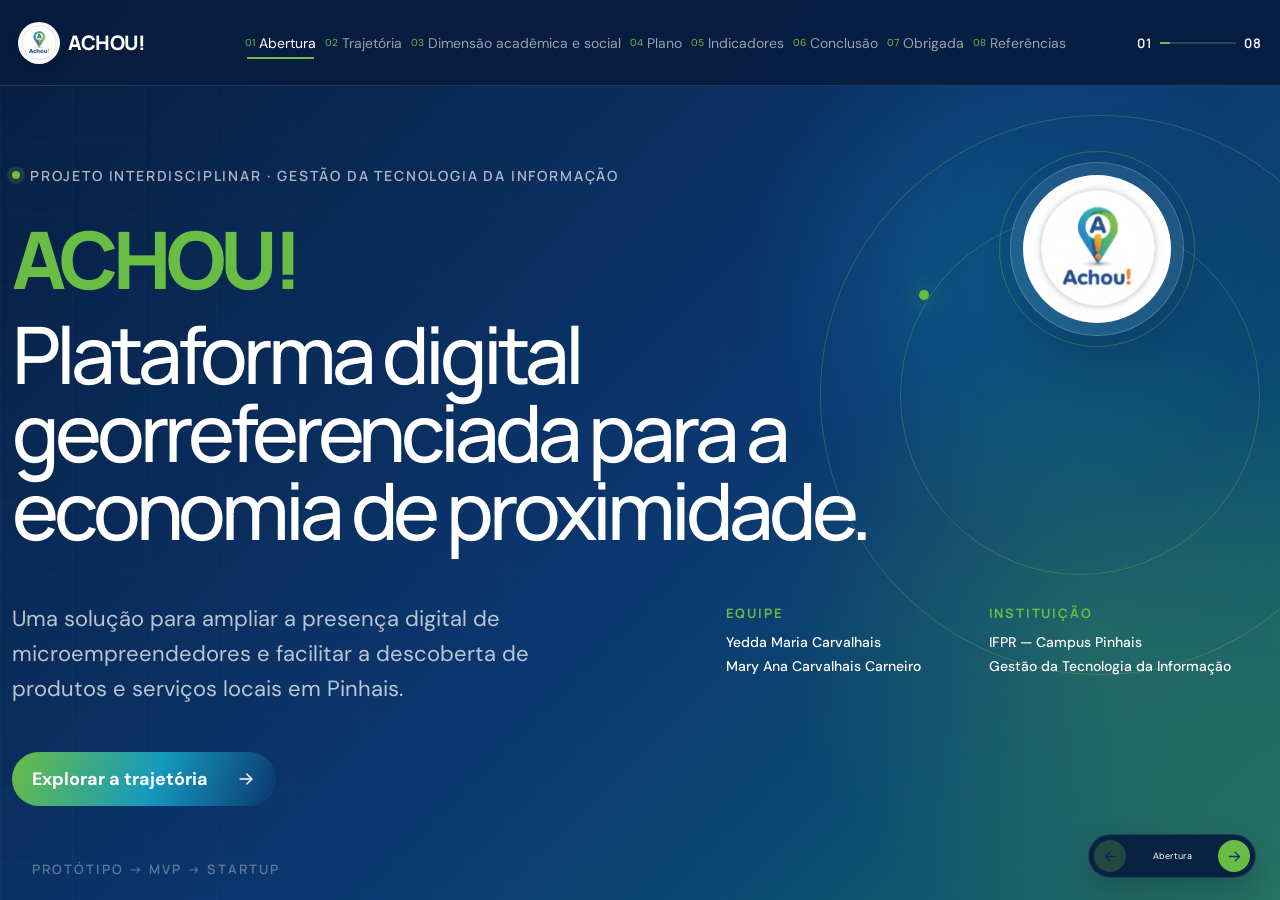
==== commit 949645f7: "Atualiza logo da abertura no Pages" ====
--- a/docs/index.html
+++ b/docs/index.html
@@ -11,11 +11,11 @@
   <body>
     <!-- Slides -->
     <div id="root">
-      <link rel="preload" as="image" href="public/achou-logo.svg" />
+      <link rel="preload" as="image" href="public/achou-logo.png" />
       <div class="app-shell">
         <header class="topbar">
           <button class="brand" aria-label="Voltar ao início">
-            <img class="brand-logo" src="public/achou-logo.svg" alt="" /><span
+            <img class="brand-logo" src="public/achou-logo.png" alt="" /><span
               >ACHOU!</span
             >
           </button>
@@ -44,7 +44,7 @@
             <div class="hero-logo-wrap">
               <img
                 class="hero-logo"
-                src="public/achou-logo.svg"
+                src="public/achou-logo.png"
                 alt="Logo do ACHOU!: marcador de localização azul e verde com ponto de exclamação laranja"
               />
             </div>
@@ -97,8 +97,7 @@
               </button>
             </div>
             <div class="hero-footnote">
-              <span>PINHAIS · PARANÁ</span
-              ><span>PROTÓTIPO → MVP → STARTUP</span>
+              <span>PROTÓTIPO → MVP → STARTUP</span>
             </div>
           </section>
           <section id="trajetoria" class="trajectory presentation-section">
--- a/docs/css/style.css
+++ b/docs/css/style.css
@@ -2668,6 +2668,34 @@
 }
 
 @media (min-width: 1180px) and (max-height: 850px) {
+  .hero-content {
+    padding: 32px 0 64px;
+  }
+
+  .hero-title {
+    margin-top: 24px;
+    font-size: clamp(46px, 3vw, 58px);
+  }
+
+  .hero-title > span {
+    margin-bottom: 10px;
+  }
+
+  .hero-lower {
+    margin-top: 28px;
+    gap: 48px;
+  }
+
+  .primary-action {
+    margin-top: 24px;
+    padding: 12px 18px;
+  }
+
+  .web-canvas svg {
+    width: min(100%, 540px);
+    height: auto;
+  }
+
   .section-heading-row,
   .business-heading {
     margin-top: 12px;
@@ -3295,14 +3323,11 @@
   }
 
   .phase-tabs {
-    position: sticky;
-    z-index: 30;
-    top: 70px;
-    margin: 45px -16px 0;
+    position: relative;
+    z-index: auto;
+    margin: 24px -16px 0;
     padding: 12px 16px 0;
     background: rgba(242, 246, 248, 0.96);
-    box-shadow: 0 12px 24px rgba(16, 37, 79, 0.1);
-    backdrop-filter: blur(16px);
   }
 
   .phase-tab {
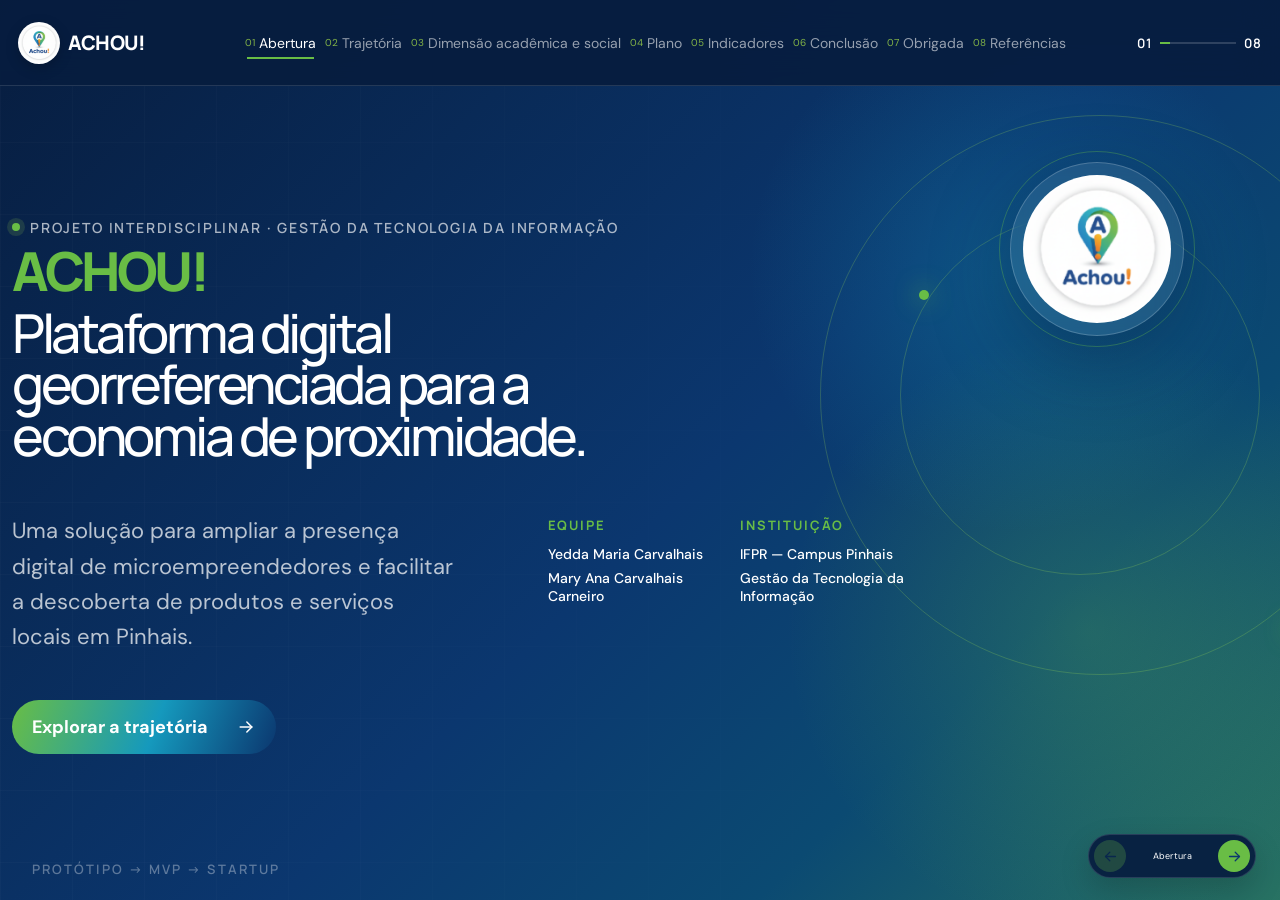
==== commit 054e6808: "Adiciona controles moveis da teia" ====
--- a/docs/index.html
+++ b/docs/index.html
@@ -297,6 +297,20 @@
                 >
                   <i></i><span>Interdisciplinaridade</span
                   ><strong>VISÍVEL</strong>
+                </button>
+              </div>
+              <div class="mobile-web-options">
+                <button type="button" class="mobile-web-option active" style="--dimension-color: #f79a1b">
+                  <span>Objetivos de Desenvolvimento Sustentável</span>
+                </button>
+                <button type="button" class="mobile-web-option active" style="--dimension-color: #2f64ad">
+                  <span>Direitos Humanos</span>
+                </button>
+                <button type="button" class="mobile-web-option active" style="--dimension-color: #69bd45">
+                  <span>Extensão</span>
+                </button>
+                <button type="button" class="mobile-web-option active" style="--dimension-color: #1599bd">
+                  <span>Interdisciplinaridade</span>
                 </button>
               </div>
               <div class="web-layout">
--- a/docs/css/style.css
+++ b/docs/css/style.css
@@ -321,7 +321,8 @@
 .hero-content {
   position: relative;
   z-index: 2;
-  padding: 86px 0 100px;
+  padding: 86px clamp(0px, 2vw, 22px) 100px 0;
+  padding-right: clamp(210px, 26vw, 360px);
 }
 
 .hero-kicker {
@@ -343,15 +344,17 @@
 }
 
 .hero-title {
-  max-width: 940px;
-  margin-top: 35px;
-  font: 500 clamp(42px, 6.2vw, 86px)/0.98 "Manrope", sans-serif;
+  max-width: 660px;
+  margin-top: 8px;
+  font: 500 clamp(30px, 4.2vw, 62px)/0.96 "Manrope", sans-serif;
   letter-spacing: -0.065em;
+  overflow-wrap: anywhere;
+  word-break: break-word;
 }
 
 .hero-title > span {
   display: inline-block;
-  margin-bottom: 18px;
+  margin-bottom: 10px;
   color: var(--lime);
   font-weight: 800;
 }
@@ -1591,6 +1594,10 @@
   border-color: var(--dimension-color);
   background: var(--dimension-color);
   box-shadow: 0 0 12px var(--dimension-color);
+}
+
+.mobile-web-options {
+  display: none;
 }
 
 .web-layout {
@@ -3267,15 +3274,44 @@
   }
 
   .hero {
+    display: block;
     padding-top: 70px;
+  }
+
+  .hero-logo-wrap {
+    position: relative;
+    left: auto;
+    right: auto;
+    top: auto;
+    display: block;
+    width: 120px;
+    height: 120px;
+    margin: 0 auto 18px;
+    border-radius: 50%;
+  }
+
+  .hero-logo {
+    width: 96px;
+    height: 96px;
   }
 
   .hero-content {
     padding: 72px 0 105px;
+    padding-right: 0;
   }
 
   .hero-title {
-    font-size: clamp(43px, 14vw, 65px);
+    font-size: clamp(28px, 9vw, 42px);
+    line-height: 0.96;
+    margin-top: 6px;
+  }
+
+  .hero-title > span {
+    margin-bottom: 8px;
+  }
+
+  .hero-logo-wrap {
+    margin: 0 auto 12px;
   }
 
   .hero-lower,
@@ -3524,32 +3560,41 @@
   }
 
   .dimension-toggles {
-    position: sticky;
-    z-index: 30;
-    top: 70px;
-    margin: 40px -16px 0;
-    padding: 10px 16px;
+    display: none;
+  }
+
+  .mobile-web-options {
+    margin-top: 16px;
+    display: grid;
+    grid-template-columns: repeat(2, minmax(0, 1fr));
+    gap: 12px;
+  }
+
+  .mobile-web-option {
+    min-height: 64px;
+    padding: 12px 14px;
+    border: 1px solid rgba(255, 255, 255, 0.12);
+    border-radius: 16px;
+    background: rgba(255, 255, 255, 0.06);
+    color: white;
+    font: 800 13px "Manrope", sans-serif;
+    line-height: 1.2;
+    text-align: center;
     display: flex;
-    overflow-x: auto;
-    gap: 8px;
-    background: rgba(7, 29, 63, 0.96);
-    border-top: 1px solid rgba(255, 255, 255, 0.1);
-    border-bottom: 1px solid rgba(255, 255, 255, 0.12);
-    box-shadow: 0 12px 28px rgba(0, 0, 0, 0.22);
-    backdrop-filter: blur(16px);
-    scrollbar-width: none;
-  }
-
-  .dimension-toggles::-webkit-scrollbar {
+    align-items: center;
+    justify-content: center;
+    box-shadow: inset 0 0 0 1px rgba(255, 255, 255, 0.04);
+    touch-action: manipulation;
+  }
+
+  .mobile-web-option.active {
+    border-color: color-mix(in srgb, var(--dimension-color) 80%, transparent);
+    box-shadow: inset 0 0 0 1px color-mix(in srgb, var(--dimension-color) 60%, transparent), 0 0 16px color-mix(in srgb, var(--dimension-color) 25%, transparent);
+    background: color-mix(in srgb, var(--dimension-color) 18%, rgba(11, 32, 54, 0.94));
+  }
+
+  .web-canvas {
     display: none;
-  }
-
-  .dimension-toggle {
-    min-height: 52px;
-    flex: 0 0 225px;
-  }
-
-  .web-canvas {
     min-height: 430px;
   }
 
@@ -3619,6 +3664,37 @@
     right: 12px;
     bottom: 12px;
   }
+
+  .hero-title {
+    font-size: clamp(38px, 14vw, 56px);
+    line-height: 0.9;
+  }
+
+  .hero-description {
+    font-size: 16px;
+    line-height: 1.35;
+  }
+
+  .web-layout {
+    gap: 18px;
+  }
+
+  .web-canvas {
+    min-height: 300px;
+    border-radius: 14px;
+  }
+
+  .web-canvas svg {
+    width: min(100%, 300px);
+  }
+
+  .web-inspector {
+    padding: 20px 18px;
+  }
+
+  .dimension-toggle {
+    flex: 0 0 180px;
+  }
 }
 
 @media (prefers-reduced-motion: reduce) {
